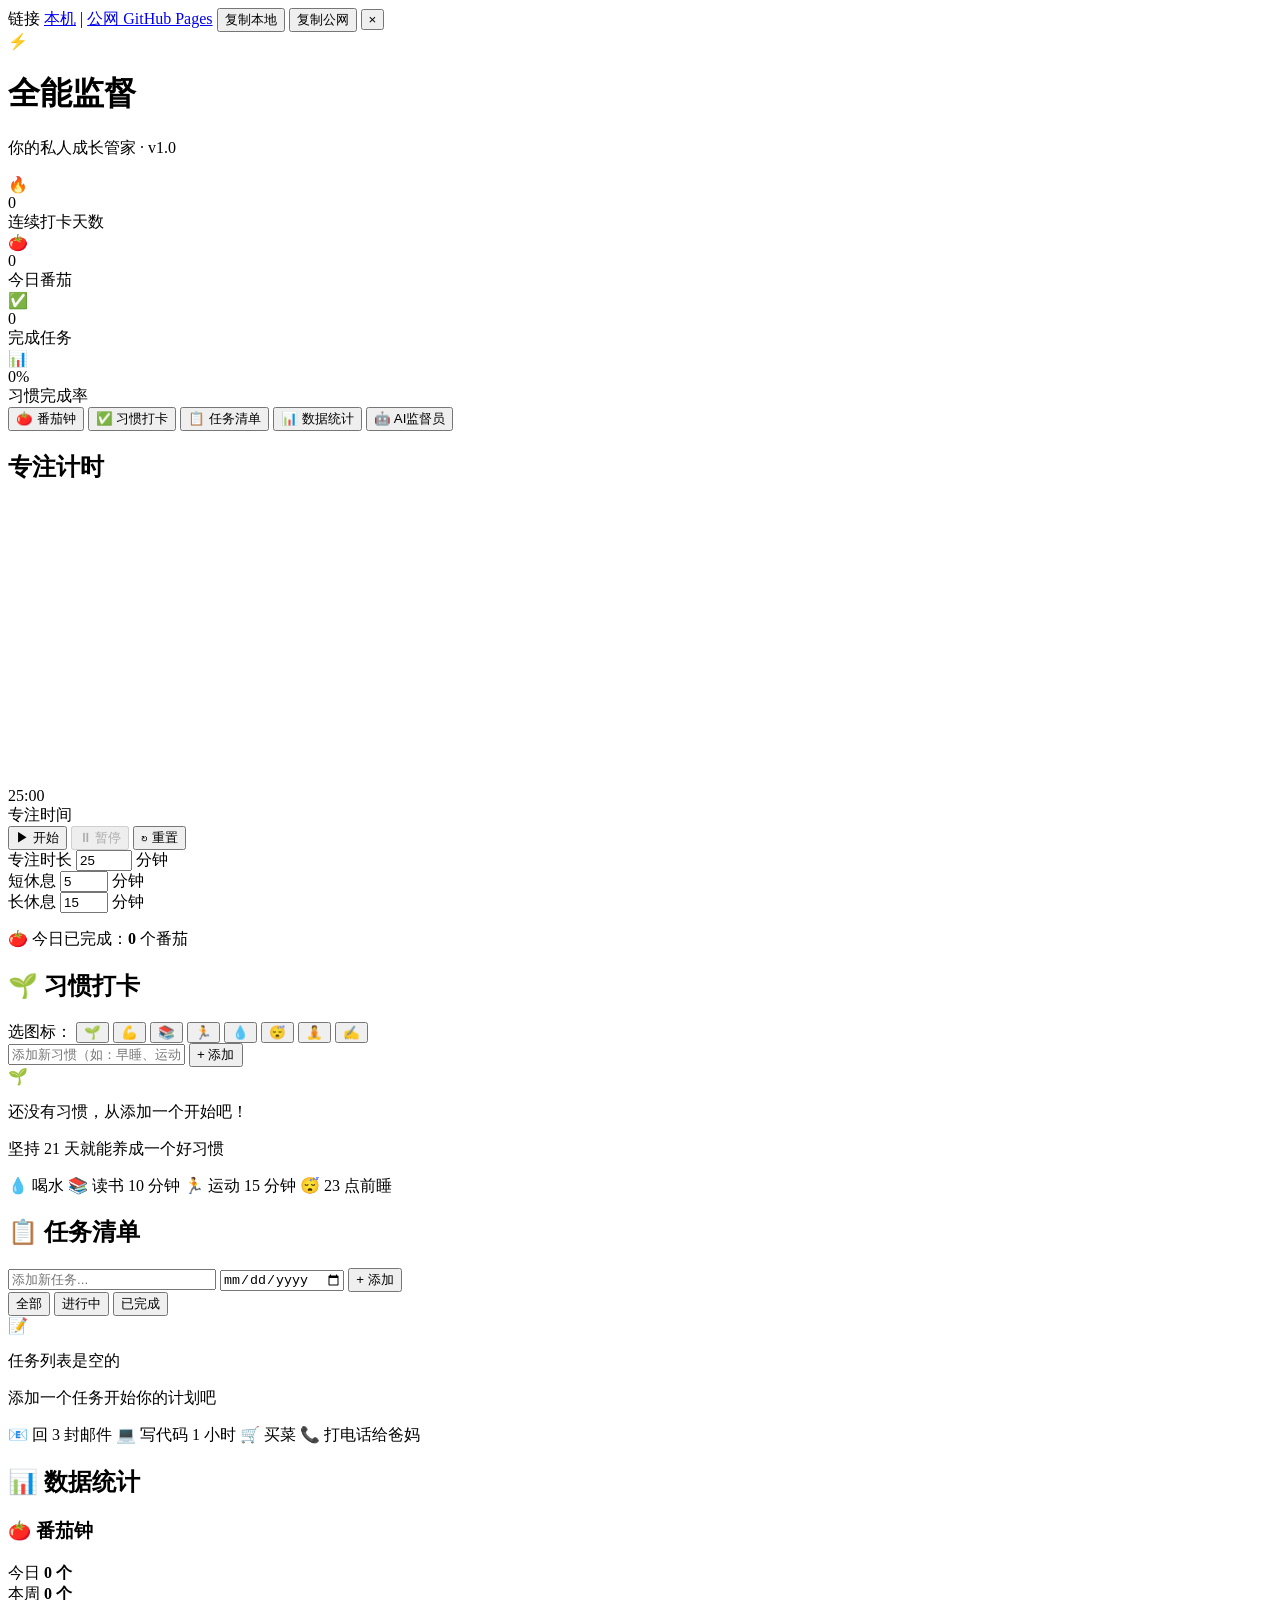
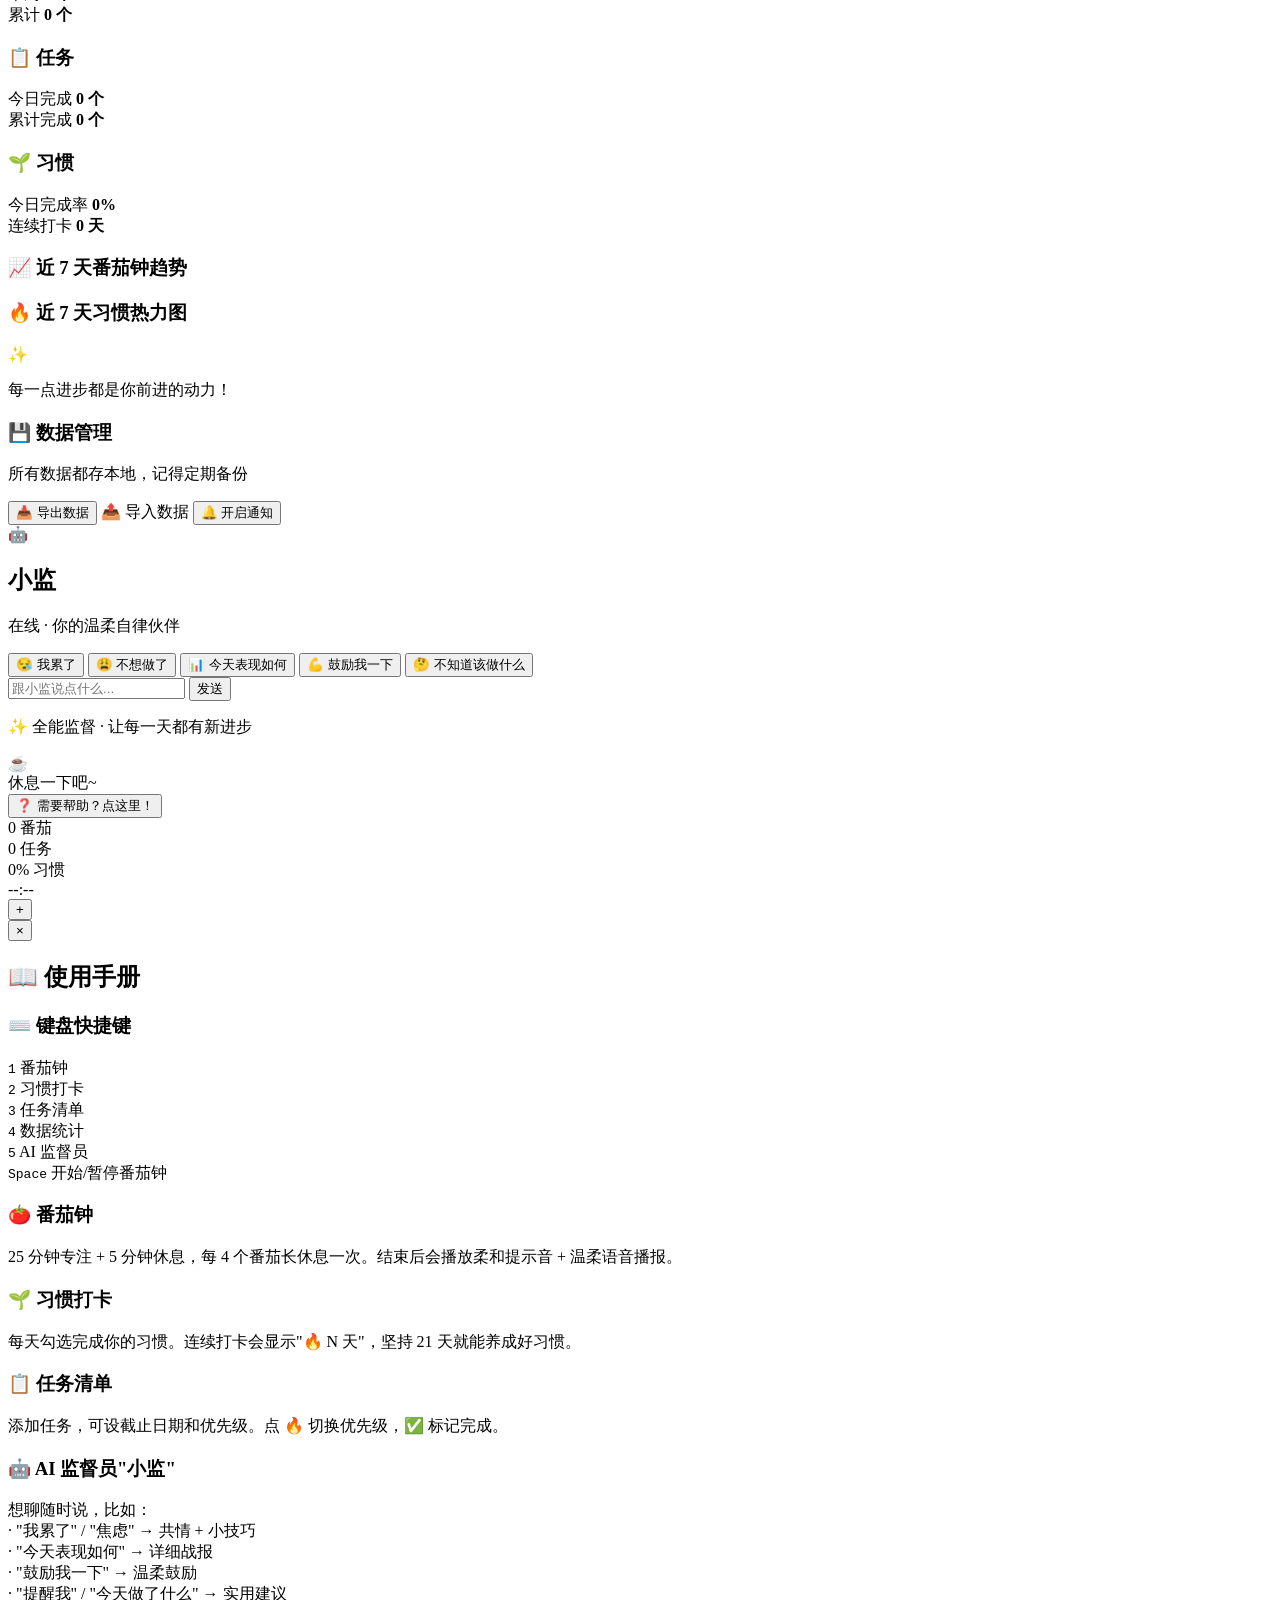
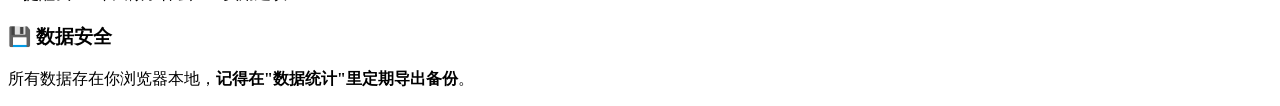
==== app.html @ e376a655 "deploy app.html" ====
<!DOCTYPE html>
<html lang="zh-CN">
<head>
    <meta charset="UTF-8">
    <meta name="viewport" content="width=device-width, initial-scale=1.0">
    <title>全能监督 · AI 监督与自律系统</title>
    <link rel="stylesheet" href="style.css">
    <link rel="stylesheet" href="dark.css">
</head>
<body>
    <div class="container">
        <!-- 链接条（顶部，可关闭） -->
    <div class="link-bar" id="linkBar">
        <span class="link-bar-label">链接</span>
        <a class="link-bar-link" id="localLink" href="file:///D:/02 程子鹏/Code--python/全能监督App/app.html" target="_blank" title="本机链接（仅你本机能用）">本机</a>
        <span class="link-bar-sep">|</span>
        <a class="link-bar-link" id="ghLink" href="https://python-2015.github.io/all-in-one-supervisor/app.html" target="_blank" title="公网链接（任何人可用）">公网 GitHub Pages</a>
        <button class="link-bar-copy" id="copyLocal" title="复制本机链接">复制本地</button>
        <button class="link-bar-copy" id="copyGh" title="复制公网链接">复制公网</button>
        <button class="link-bar-close" id="closeLinkBar" title="关闭">×</button>
    </div>

    <!-- 顶部导航 -->
    <div class="header">
            <div class="logo">
                <div class="logo-icon">⚡</div>
                <div class="logo-text">
                    <h1>全能监督</h1>
                    <p>你的私人成长管家 · v1.0</p>
                </div>
            </div>
            <div class="date-display" id="dateDisplay"></div>
        </div>

        <!-- 数据概览 -->
        <div class="overview">
            <div class="stat-card">
                <div class="stat-icon">🔥</div>
                <div class="stat-info">
                    <div class="stat-value"><span id="streakDays">0</span></div>
                    <div class="stat-label">连续打卡天数</div>
                </div>
            </div>
            <div class="stat-card">
                <div class="stat-icon">🍅</div>
                <div class="stat-info">
                    <div class="stat-value"><span id="todayPomodoro">0</span></div>
                    <div class="stat-label">今日番茄</div>
                </div>
            </div>
            <div class="stat-card">
                <div class="stat-icon">✅</div>
                <div class="stat-info">
                    <div class="stat-value"><span id="todayTasks">0</span></div>
                    <div class="stat-label">完成任务</div>
                </div>
            </div>
            <div class="stat-card">
                <div class="stat-icon">📊</div>
                <div class="stat-info">
                    <div class="stat-value"><span id="habitRate">0%</span></div>
                    <div class="stat-label">习惯完成率</div>
                </div>
            </div>
        </div>

        <!-- 标签页 -->
        <div class="tabs">
            <button class="tab-btn active" data-tab="pomodoro">
                <span class="tab-icon">🍅</span>
                <span class="tab-text">番茄钟</span>
            </button>
            <button class="tab-btn" data-tab="habit">
                <span class="tab-icon">✅</span>
                <span class="tab-text">习惯打卡</span>
            </button>
            <button class="tab-btn" data-tab="todo">
                <span class="tab-icon">📋</span>
                <span class="tab-text">任务清单</span>
            </button>
            <button class="tab-btn" data-tab="stats">
                <span class="tab-icon">📊</span>
                <span class="tab-text">数据统计</span>
            </button>
            <button class="tab-btn" data-tab="ai">
                <span class="tab-icon">🤖</span>
                <span class="tab-text">AI监督员</span>
            </button>
        </div>

        <!-- 番茄钟 -->
        <div class="tab-content active" id="pomodoro">
            <div class="pomodoro-container">
                <h2>专注计时</h2>
                <div class="timer-display">
                    <div class="timer-circle">
                        <svg class="progress-ring" width="280" height="280">
                            <defs>
                                <linearGradient id="gradient" x1="0%" y1="0%" x2="100%" y2="100%">
                                    <stop offset="0%" style="stop-color:#667eea;stop-opacity:1" />
                                    <stop offset="100%" style="stop-color:#764ba2;stop-opacity:1" />
                                </linearGradient>
                            </defs>
                            <circle class="progress-ring-bg" cx="140" cy="140" r="130" fill="transparent" stroke-width="12"/>
                            <circle class="progress-ring-fg" cx="140" cy="140" r="130" fill="transparent" stroke-width="12"/>
                        </svg>
                        <div class="timer-text">
                            <span id="timerMinutes">25</span>:<span id="timerSeconds">00</span>
                        </div>
                        <div class="timer-mode" id="timerMode">专注时间</div>
                    </div>
                </div>

                <div class="timer-controls">
                    <button class="btn btn-primary" id="startBtn">▶ 开始</button>
                    <button class="btn btn-secondary" id="pauseBtn" disabled>⏸ 暂停</button>
                    <button class="btn btn-danger" id="resetBtn">↻ 重置</button>
                </div>

                <div class="timer-settings">
                    <div class="setting-group">
                        <label>专注时长</label>
                        <input type="number" id="focusTime" value="25" min="1" max="120"> 分钟
                    </div>
                    <div class="setting-group">
                        <label>短休息</label>
                        <input type="number" id="breakTime" value="5" min="1" max="30"> 分钟
                    </div>
                    <div class="setting-group">
                        <label>长休息</label>
                        <input type="number" id="longBreakTime" value="15" min="1" max="60"> 分钟
                    </div>
                </div>

                <div class="pomodoro-info">
                    <p>🍅 今日已完成：<strong><span id="completedPomodoros">0</span></strong> 个番茄</p>
                </div>
            </div>
        </div>

        <!-- 习惯打卡 -->
        <div class="tab-content" id="habit">
            <div class="section-header">
                <h2>🌱 习惯打卡</h2>
                <div class="habit-input">
                    <div class="habit-emoji-picker">
                        <span class="habit-emoji-label">选图标：</span>
                        <button class="habit-emoji-btn active" data-emoji="🌱">🌱</button>
                        <button class="habit-emoji-btn" data-emoji="💪">💪</button>
                        <button class="habit-emoji-btn" data-emoji="📚">📚</button>
                        <button class="habit-emoji-btn" data-emoji="🏃">🏃</button>
                        <button class="habit-emoji-btn" data-emoji="💧">💧</button>
                        <button class="habit-emoji-btn" data-emoji="😴">😴</button>
                        <button class="habit-emoji-btn" data-emoji="🧘">🧘</button>
                        <button class="habit-emoji-btn" data-emoji="✍️">✍️</button>
                    </div>
                    <input type="text" id="habitInput" placeholder="添加新习惯（如：早睡、运动、阅读...）" maxlength="50">
                    <button class="btn btn-primary" id="addHabitBtn">+ 添加</button>
                </div>
            </div>

            <div class="habits-list" id="habitsList"></div>

            <div class="habits-empty" id="habitsEmpty">
                <div class="empty-icon">🌱</div>
                <p class="empty-title">还没有习惯，从添加一个开始吧！</p>
                <p class="empty-hint">坚持 21 天就能养成一个好习惯</p>
                <div class="empty-examples">
                    <span class="empty-example">💧 喝水</span>
                    <span class="empty-example">📚 读书 10 分钟</span>
                    <span class="empty-example">🏃 运动 15 分钟</span>
                    <span class="empty-example">😴 23 点前睡</span>
                </div>
            </div>
        </div>

        <!-- 待办清单 -->
        <div class="tab-content" id="todo">
            <div class="section-header">
                <h2>📋 任务清单</h2>
                <div class="habit-input">
                    <input type="text" id="todoInput" placeholder="添加新任务..." maxlength="100" style="flex:1; min-width:200px;">
                    <input type="date" id="todoDueDate" class="todo-date-input" title="截止日期（可选）">
                    <button class="btn btn-primary" id="addTodoBtn">+ 添加</button>
                </div>
            </div>

            <div class="todo-filters">
                <button class="filter-btn active" data-filter="all">全部</button>
                <button class="filter-btn" data-filter="active">进行中</button>
                <button class="filter-btn" data-filter="completed">已完成</button>
            </div>

            <div class="todo-list" id="todoList"></div>

            <div class="todo-empty" id="todoEmpty">
                <div class="empty-icon">📝</div>
                <p class="empty-title">任务列表是空的</p>
                <p class="empty-hint">添加一个任务开始你的计划吧</p>
                <div class="empty-examples">
                    <span class="empty-example">📧 回 3 封邮件</span>
                    <span class="empty-example">💻 写代码 1 小时</span>
                    <span class="empty-example">🛒 买菜</span>
                    <span class="empty-example">📞 打电话给爸妈</span>
                </div>
            </div>

            <div class="todo-footer" id="todoFooter" style="display:none;">
                <span id="todoStats">0/0 完成</span>
                <button class="btn btn-link" id="clearCompletedBtn">清除已完成</button>
            </div>
        </div>

        <!-- 数据统计 -->
        <div class="tab-content" id="stats">
            <div class="stats-container">
                <h2>📊 数据统计</h2>

                <div class="stats-grid">
                    <div class="stat-block">
                        <h3>🍅 番茄钟</h3>
                        <div class="stat-detail">
                            <div class="stat-row">
                                <span>今日</span>
                                <strong id="statTodayPomodoro">0 个</strong>
                            </div>
                            <div class="stat-row">
                                <span>本周</span>
                                <strong id="statWeekPomodoro">0 个</strong>
                            </div>
                            <div class="stat-row">
                                <span>累计</span>
                                <strong id="statTotalPomodoro">0 个</strong>
                            </div>
                        </div>
                    </div>

                    <div class="stat-block">
                        <h3>📋 任务</h3>
                        <div class="stat-detail">
                            <div class="stat-row">
                                <span>今日完成</span>
                                <strong id="statTodayTasks">0 个</strong>
                            </div>
                            <div class="stat-row">
                                <span>累计完成</span>
                                <strong id="statTotalTasks">0 个</strong>
                            </div>
                        </div>
                    </div>

                    <div class="stat-block">
                        <h3>🌱 习惯</h3>
                        <div class="stat-detail">
                            <div class="stat-row">
                                <span>今日完成率</span>
                                <strong id="statTodayHabits">0%</strong>
                            </div>
                            <div class="stat-row">
                                <span>连续打卡</span>
                                <strong id="statStreak">0 天</strong>
                            </div>
                        </div>
                    </div>
                </div>

                <div class="chart-container">
                    <h3>📈 近 7 天番茄钟趋势</h3>
                    <div class="line-chart" id="lineChart"></div>
                </div>

                <div class="chart-container">
                    <h3>🔥 近 7 天习惯热力图</h3>
                    <div class="heatmap" id="heatmap"></div>
                </div>

                <div class="encouragement">
                    <div class="encourage-icon">✨</div>
                    <p id="encourageText">每一点进步都是你前进的动力！</p>
                </div>

                <div class="data-tools">
                    <h3>💾 数据管理</h3>
                    <p class="tools-hint">所有数据都存本地，记得定期备份</p>
                    <div class="tools-buttons">
                        <button class="btn btn-primary" onclick="exportData()">📥 导出数据</button>
                        <label class="btn btn-secondary file-label">
                            📤 导入数据
                            <input type="file" accept=".json" style="display:none" onchange="importData(this.files[0])">
                        </label>
                        <button class="btn btn-secondary" onclick="requestNotifyPermission()">🔔 开启通知</button>
                    </div>
                </div>
            </div>
        </div>

        <!-- AI 监督员 -->
        <div class="tab-content" id="ai">
            <div class="ai-container">
                <div class="ai-header">
                    <div class="ai-avatar">🤖</div>
                    <div class="ai-info">
                        <h2>小监</h2>
                        <p class="ai-status"><span class="ai-dot"></span> 在线 · 你的温柔自律伙伴</p>
                    </div>
                </div>

                <div class="ai-chat" id="aiChat">
                    <!-- 聊天消息会动态插入 -->
                </div>

                <div class="ai-quick-replies" id="aiQuickReplies">
                    <button class="ai-chip" data-msg="我累了">😪 我累了</button>
                    <button class="ai-chip" data-msg="不想做了">😩 不想做了</button>
                    <button class="ai-chip" data-msg="今天表现如何">📊 今天表现如何</button>
                    <button class="ai-chip" data-msg="鼓励我一下">💪 鼓励我一下</button>
                    <button class="ai-chip" data-msg="我不知道该做什么">🤔 不知道该做什么</button>
                </div>

                <div class="ai-input-area">
                    <input type="text" id="aiInput" placeholder="跟小监说点什么..." maxlength="200">
                    <button class="btn btn-primary" id="aiSendBtn">发送</button>
                </div>
            </div>
        </div>

        <!-- 页脚 -->
        <div class="footer">
            <p>✨ 全能监督 · 让每一天都有新进步</p>
        </div>
    </div>

    <script src="script.js"></script>

    <!-- 柔和的全局提示 Toast -->
    <div class="gentle-toast" id="gentleToast">
        <div class="gentle-toast-content">
            <div class="gentle-toast-icon" id="gentleToastIcon">☕</div>
            <div class="gentle-toast-text" id="gentleToastText">休息一下吧~</div>
        </div>
    </div>

    <!-- 帮助按钮 -->
    <button class="help-btn" id="helpBtn" title="查看所有快捷键和使用技巧">
        ❓ 需要帮助？点这里！
    </button>

    <!-- 底部状态条 -->
    <div class="status-bar" id="statusBar">
        <div class="status-item">
            <span class="status-dot status-dot-pomo"></span>
            <span id="statusPomo">0</span> 番茄
        </div>
        <div class="status-divider"></div>
        <div class="status-item">
            <span class="status-dot status-dot-task"></span>
            <span id="statusTask">0</span> 任务
        </div>
        <div class="status-divider"></div>
        <div class="status-item">
            <span class="status-dot status-dot-habit"></span>
            <span id="statusHabit">0%</span> 习惯
        </div>
        <div class="status-spacer"></div>
        <div class="status-time" id="statusTime">--:--</div>
    </div>

    <!-- 浮动操作按钮 (FAB) -->
    <button class="fab" id="fabBtn" title="快速添加任务">
        <span class="fab-icon">+</span>
    </button>

    <!-- 帮助面板 -->
    <div class="help-overlay" id="helpOverlay">
        <div class="help-modal">
            <button class="help-close" id="helpClose">×</button>
            <h2>📖 使用手册</h2>

            <div class="help-section">
                <h3>⌨️ 键盘快捷键</h3>
                <div class="help-keys">
                    <div class="help-key"><kbd>1</kbd> 番茄钟</div>
                    <div class="help-key"><kbd>2</kbd> 习惯打卡</div>
                    <div class="help-key"><kbd>3</kbd> 任务清单</div>
                    <div class="help-key"><kbd>4</kbd> 数据统计</div>
                    <div class="help-key"><kbd>5</kbd> AI 监督员</div>
                    <div class="help-key"><kbd>Space</kbd> 开始/暂停番茄钟</div>
                </div>
            </div>

            <div class="help-section">
                <h3>🍅 番茄钟</h3>
                <p>25 分钟专注 + 5 分钟休息，每 4 个番茄长休息一次。结束后会播放柔和提示音 + 温柔语音播报。</p>
            </div>

            <div class="help-section">
                <h3>🌱 习惯打卡</h3>
                <p>每天勾选完成你的习惯。连续打卡会显示"🔥 N 天"，坚持 21 天就能养成好习惯。</p>
            </div>

            <div class="help-section">
                <h3>📋 任务清单</h3>
                <p>添加任务，可设截止日期和优先级。点 🔥 切换优先级，✅ 标记完成。</p>
            </div>

            <div class="help-section">
                <h3>🤖 AI 监督员"小监"</h3>
                <p>想聊随时说，比如：<br>
                · "我累了" / "焦虑" → 共情 + 小技巧<br>
                · "今天表现如何" → 详细战报<br>
                · "鼓励我一下" → 温柔鼓励<br>
                · "提醒我" / "今天做了什么" → 实用建议</p>
            </div>

            <div class="help-section">
                <h3>💾 数据安全</h3>
                <p>所有数据存在你浏览器本地，<strong>记得在"数据统计"里定期导出备份</strong>。</p>
            </div>
        </div>
    </div>
</body>
</html>
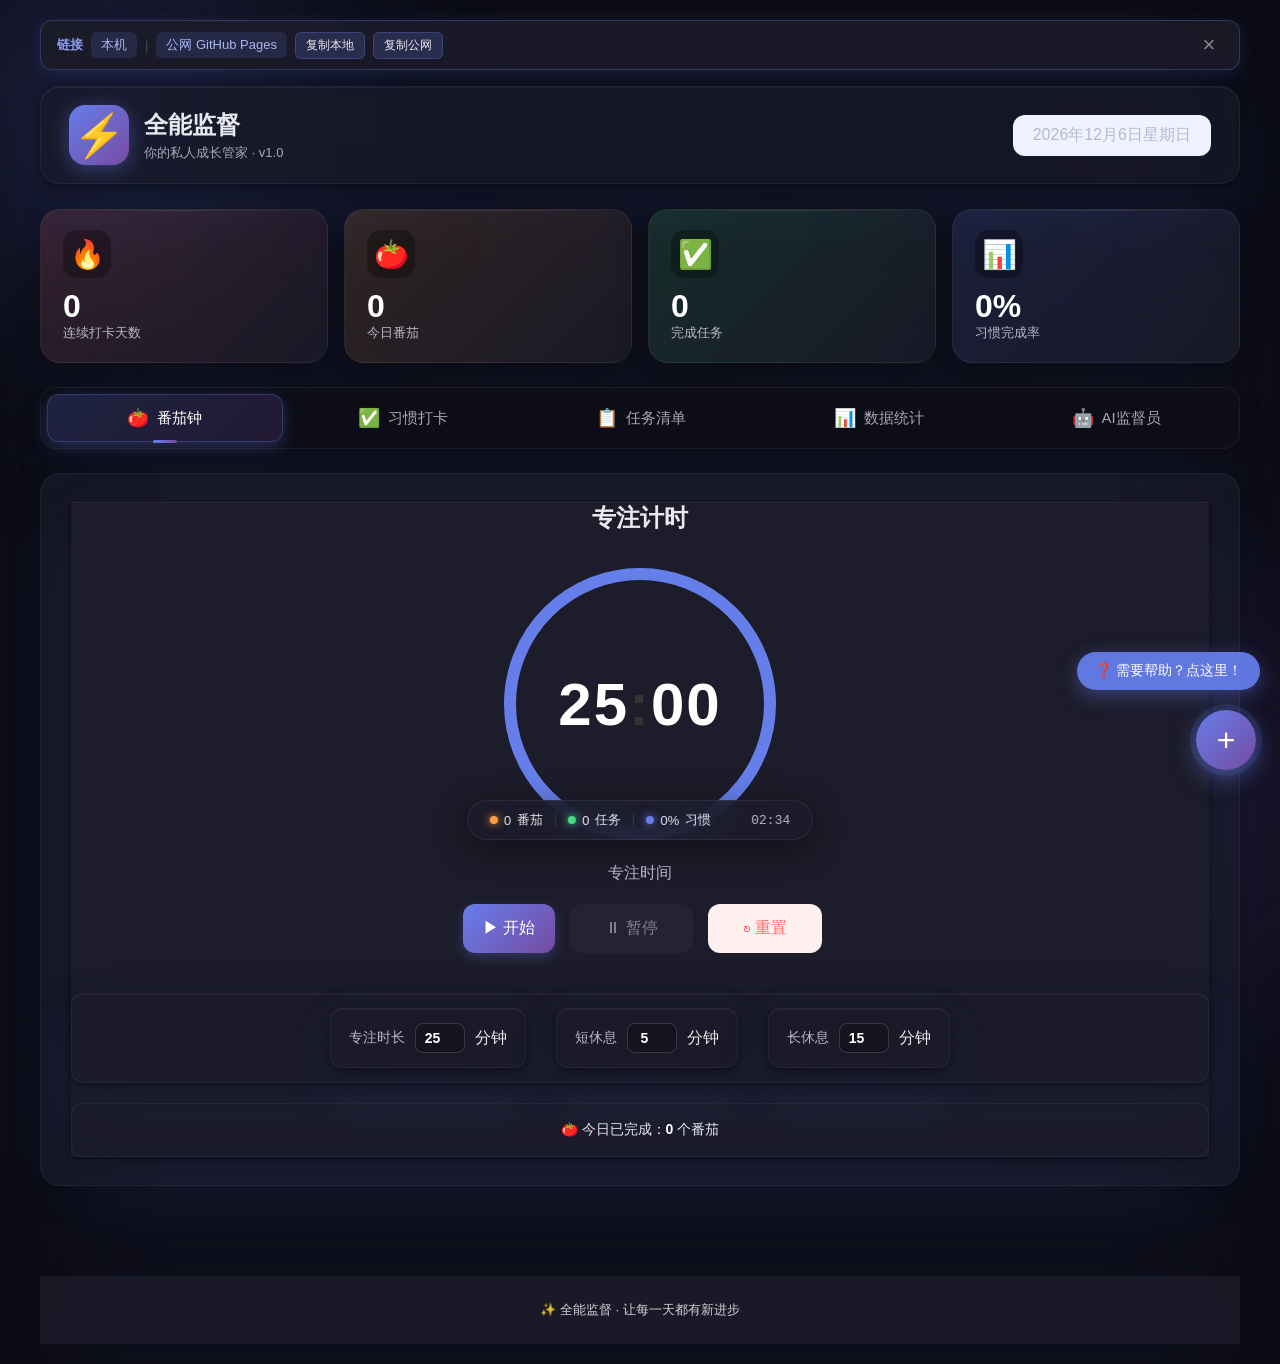
==== commit 6786b62b: "deploy app.html" ====
--- a/app.html
+++ b/app.html
@@ -2,7 +2,15 @@
 <html lang="zh-CN">
 <head>
     <meta charset="UTF-8">
-    <meta name="viewport" content="width=device-width, initial-scale=1.0">
+    <meta name="viewport" content="width=device-width, initial-scale=1.0, maximum-scale=1.0, user-scalable=no, viewport-fit=cover">
+    <meta name="theme-color" content="#0a0a14">
+    <meta name="apple-mobile-web-app-capable" content="yes">
+    <meta name="apple-mobile-web-app-status-bar-style" content="black-translucent">
+    <meta name="apple-mobile-web-app-title" content="全能监督">
+    <meta name="description" content="AI 监督与自律系统 · TRAE AI 创造力大赛参赛作品">
+    <link rel="manifest" href="manifest.json">
+    <link rel="icon" type="image/png" sizes="192x192" href="icon-192.png">
+    <link rel="apple-touch-icon" href="icon-192.png">
     <title>全能监督 · AI 监督与自律系统</title>
     <link rel="stylesheet" href="style.css">
     <link rel="stylesheet" href="dark.css">
@@ -265,12 +273,22 @@
                 </div>
 
                 <div class="chart-container">
-                    <h3>📈 近 7 天番茄钟趋势</h3>
+                    <h3>近 7 天番茄钟趋势</h3>
                     <div class="line-chart" id="lineChart"></div>
                 </div>
 
                 <div class="chart-container">
-                    <h3>🔥 近 7 天习惯热力图</h3>
+                    <h3>近 30 天番茄钟总览</h3>
+                    <div class="bar-chart" id="barChart"></div>
+                </div>
+
+                <div class="chart-container">
+                    <h3>今日完成进度</h3>
+                    <div class="donut-chart" id="donutChart"></div>
+                </div>
+
+                <div class="chart-container">
+                    <h3>近 7 天习惯热力图</h3>
                     <div class="heatmap" id="heatmap"></div>
                 </div>
 
--- a/style.css
+++ b/style.css
@@ -0,0 +1,1372 @@
+* {
+    margin: 0;
+    padding: 0;
+    box-sizing: border-box;
+}
+
+body {
+    font-family: 'Noto Sans SC', -apple-system, BlinkMacSystemFont, 'Segoe UI', Roboto, sans-serif;
+    background: linear-gradient(135deg, #667eea 0%, #764ba2 100%);
+    min-height: 100vh;
+    color: #333;
+    padding: 20px;
+}
+
+.container {
+    max-width: 1200px;
+    margin: 0 auto;
+}
+
+/* 顶部导航 */
+.header {
+    background: white;
+    border-radius: 20px;
+    padding: 25px 35px;
+    display: flex;
+    justify-content: space-between;
+    align-items: center;
+    box-shadow: 0 10px 40px rgba(0, 0, 0, 0.1);
+    margin-bottom: 25px;
+}
+
+.logo {
+    display: flex;
+    align-items: center;
+    gap: 15px;
+}
+
+.logo-icon {
+    font-size: 42px;
+    background: linear-gradient(135deg, #667eea 0%, #764ba2 100%);
+    width: 60px;
+    height: 60px;
+    border-radius: 16px;
+    display: flex;
+    align-items: center;
+    justify-content: center;
+    box-shadow: 0 8px 20px rgba(102, 126, 234, 0.3);
+}
+
+.logo-text h1 {
+    font-size: 24px;
+    font-weight: 900;
+    color: #333;
+    margin-bottom: 3px;
+}
+
+.logo-text p {
+    font-size: 13px;
+    color: #888;
+}
+
+.date-display {
+    font-size: 16px;
+    color: #667eea;
+    font-weight: 500;
+    background: #f0f3ff;
+    padding: 10px 20px;
+    border-radius: 12px;
+}
+
+/* 数据概览卡片 */
+.overview {
+    display: grid;
+    grid-template-columns: repeat(4, 1fr);
+    gap: 20px;
+    margin-bottom: 25px;
+}
+
+.stat-card {
+    background: white;
+    border-radius: 16px;
+    padding: 20px;
+    display: flex;
+    align-items: center;
+    gap: 15px;
+    box-shadow: 0 5px 20px rgba(0, 0, 0, 0.08);
+    transition: transform 0.3s ease, box-shadow 0.3s ease;
+}
+
+.stat-card:hover {
+    transform: translateY(-5px);
+    box-shadow: 0 10px 30px rgba(0, 0, 0, 0.15);
+}
+
+.stat-icon {
+    font-size: 32px;
+    width: 56px;
+    height: 56px;
+    border-radius: 14px;
+    display: flex;
+    align-items: center;
+    justify-content: center;
+    background: #f0f3ff;
+}
+
+.stat-card:nth-child(1) .stat-icon { background: #fff4e6; }
+.stat-card:nth-child(2) .stat-icon { background: #fff0f0; }
+.stat-card:nth-child(3) .stat-icon { background: #e8f5e9; }
+.stat-card:nth-child(4) .stat-icon { background: #e3f2fd; }
+
+.stat-info {
+    display: flex;
+    flex-direction: column;
+}
+
+.stat-value {
+    font-size: 28px;
+    font-weight: 900;
+    color: #333;
+    line-height: 1;
+}
+
+.stat-label {
+    font-size: 13px;
+    color: #888;
+    margin-top: 5px;
+}
+
+/* 标签页导航 */
+.tabs {
+    display: flex;
+    gap: 10px;
+    margin-bottom: 20px;
+    background: white;
+    padding: 8px;
+    border-radius: 16px;
+    box-shadow: 0 5px 20px rgba(0, 0, 0, 0.08);
+}
+
+.tab-btn {
+    flex: 1;
+    padding: 15px 20px;
+    border: none;
+    background: transparent;
+    border-radius: 12px;
+    cursor: pointer;
+    font-size: 15px;
+    font-weight: 500;
+    color: #888;
+    transition: all 0.3s ease;
+    display: flex;
+    align-items: center;
+    justify-content: center;
+    gap: 8px;
+}
+
+.tab-btn:hover {
+    background: #f0f3ff;
+    color: #667eea;
+}
+
+.tab-btn.active {
+    background: linear-gradient(135deg, #667eea 0%, #764ba2 100%);
+    color: white;
+    box-shadow: 0 5px 15px rgba(102, 126, 234, 0.3);
+}
+
+.tab-icon {
+    font-size: 18px;
+}
+
+/* 标签内容 */
+.tab-content {
+    display: none;
+    background: white;
+    border-radius: 20px;
+    padding: 35px;
+    box-shadow: 0 10px 40px rgba(0, 0, 0, 0.1);
+}
+
+.tab-content.active {
+    display: block;
+}
+
+/* 番茄钟 */
+.pomodoro-container {
+    text-align: center;
+}
+
+.timer-display {
+    margin: 30px 0 40px;
+}
+
+.timer-circle {
+    position: relative;
+    width: 280px;
+    height: 280px;
+    margin: 0 auto;
+}
+
+.progress-ring {
+    transform: rotate(-90deg);
+}
+
+.progress-ring-bg {
+    stroke: #f0f3ff;
+}
+
+.progress-ring-fg {
+    stroke: url(#gradient);
+    stroke: #667eea;
+    stroke-dasharray: 816.8;
+    stroke-dashoffset: 0;
+    transition: stroke-dashoffset 1s ease;
+}
+
+.timer-text {
+    position: absolute;
+    top: 50%;
+    left: 50%;
+    transform: translate(-50%, -50%);
+    font-size: 60px;
+    font-weight: 900;
+    color: #333;
+    letter-spacing: 2px;
+}
+
+.timer-mode {
+    position: absolute;
+    bottom: -40px;
+    left: 50%;
+    transform: translateX(-50%);
+    font-size: 16px;
+    color: #888;
+    font-weight: 500;
+}
+
+.timer-controls {
+    display: flex;
+    gap: 15px;
+    justify-content: center;
+    margin-top: 60px;
+}
+
+.btn {
+    padding: 14px 35px;
+    border: none;
+    border-radius: 12px;
+    font-size: 16px;
+    font-weight: 500;
+    cursor: pointer;
+    transition: all 0.3s ease;
+    font-family: inherit;
+}
+
+.btn-primary {
+    background: linear-gradient(135deg, #667eea 0%, #764ba2 100%);
+    color: white;
+    box-shadow: 0 5px 15px rgba(102, 126, 234, 0.3);
+}
+
+.btn-primary:hover:not(:disabled) {
+    transform: translateY(-2px);
+    box-shadow: 0 8px 20px rgba(102, 126, 234, 0.4);
+}
+
+.btn-secondary {
+    background: #f0f3ff;
+    color: #667eea;
+}
+
+.btn-secondary:hover:not(:disabled) {
+    background: #e0e7ff;
+}
+
+.btn-danger {
+    background: #fff0f0;
+    color: #ff6b6b;
+}
+
+.btn-danger:hover:not(:disabled) {
+    background: #ffe0e0;
+}
+
+.btn:disabled {
+    opacity: 0.5;
+    cursor: not-allowed;
+}
+
+.btn-link {
+    background: transparent;
+    color: #667eea;
+    padding: 8px 16px;
+    font-size: 14px;
+}
+
+.btn-link:hover {
+    background: #f0f3ff;
+}
+
+.timer-settings {
+    display: flex;
+    gap: 30px;
+    justify-content: center;
+    margin: 40px 0 20px;
+    flex-wrap: wrap;
+}
+
+.setting-group {
+    display: flex;
+    align-items: center;
+    gap: 10px;
+    background: #f9f9f9;
+    padding: 12px 20px;
+    border-radius: 10px;
+}
+
+.setting-group label {
+    font-size: 14px;
+    color: #666;
+    font-weight: 500;
+}
+
+.setting-group input {
+    width: 50px;
+    padding: 6px 8px;
+    border: 2px solid #e0e0e0;
+    border-radius: 8px;
+    font-size: 14px;
+    text-align: center;
+    font-family: inherit;
+}
+
+.setting-group input:focus {
+    outline: none;
+    border-color: #667eea;
+}
+
+.pomodoro-info {
+    margin-top: 20px;
+    color: #888;
+    font-size: 14px;
+}
+
+.pomodoro-info p {
+    margin: 5px 0;
+}
+
+/* 习惯打卡 */
+.section-header {
+    display: flex;
+    justify-content: space-between;
+    align-items: center;
+    margin-bottom: 25px;
+    flex-wrap: wrap;
+    gap: 15px;
+}
+
+.section-header h2 {
+    font-size: 22px;
+    font-weight: 700;
+    color: #333;
+}
+
+.habit-input {
+    display: flex;
+    gap: 10px;
+    flex-wrap: wrap;
+}
+.habit-emoji-picker {
+    display: flex;
+    gap: 6px;
+    align-items: center;
+    flex-wrap: wrap;
+    width: 100%;
+    margin-bottom: 6px;
+}
+.habit-emoji-label {
+    font-size: 12px;
+    color: #888;
+    margin-right: 4px;
+}
+.habit-emoji-btn {
+    width: 36px;
+    height: 36px;
+    border: 2px solid transparent;
+    background: #f5f5f5;
+    border-radius: 10px;
+    font-size: 18px;
+    cursor: pointer;
+    font-family: inherit;
+    transition: all 0.2s;
+    padding: 0;
+}
+.habit-emoji-btn:hover {
+    background: #ebebeb;
+    transform: scale(1.1);
+}
+.habit-emoji-btn.active {
+    background: linear-gradient(135deg, #e8eaf6, #f3e5f5);
+    border-color: #667eea;
+    transform: scale(1.05);
+}
+
+.habit-input input {
+    padding: 12px 18px;
+    border: 2px solid #e0e0e0;
+    border-radius: 10px;
+    font-size: 14px;
+    min-width: 200px;
+    flex: 1;
+    font-family: inherit;
+}
+
+.habit-input input:focus {
+    outline: none;
+    border-color: #667eea;
+}
+
+.habit-emoji {
+    font-size: 22px;
+    margin-right: 10px;
+}
+.habit-edit {
+    background: none;
+    border: none;
+    cursor: pointer;
+    font-size: 14px;
+    color: #999;
+    padding: 4px 8px;
+    border-radius: 6px;
+    font-family: inherit;
+}
+.habit-edit:hover {
+    background: #e8eaf6;
+    color: #667eea;
+}
+
+/* 任务截止日期 */
+.todo-date-input {
+    padding: 12px 14px;
+    border: 2px solid #e0e0e0;
+    border-radius: 10px;
+    font-size: 14px;
+    font-family: inherit;
+    color: #555;
+}
+.todo-date-input:focus {
+    outline: none;
+    border-color: #667eea;
+}
+.todo-due {
+    font-size: 11px;
+    padding: 3px 8px;
+    border-radius: 10px;
+    background: #f0f0f0;
+    color: #888;
+    margin: 0 4px;
+    white-space: nowrap;
+}
+.todo-due.today {
+    background: #fff3e0;
+    color: #f57c00;
+}
+.todo-due.overdue {
+    background: #ffebee;
+    color: #c62828;
+    font-weight: 600;
+}
+.todo-item.overdue {
+    background: #fff5f5;
+}
+.todo-item.overdue .todo-text {
+    color: #c62828;
+    text-decoration: line-through;
+    text-decoration-color: rgba(198, 40, 40, 0.4);
+}
+.todo-priority {
+    cursor: pointer;
+    transition: transform 0.2s;
+}
+.todo-priority:hover {
+    transform: scale(1.15);
+}
+
+/* 折线图 */
+.line-chart {
+    padding: 10px 0;
+}
+.line-svg {
+    width: 100%;
+    height: auto;
+    display: block;
+}
+.chart-summary {
+    text-align: center;
+    color: #666;
+    font-size: 13px;
+    margin-top: 10px;
+}
+.chart-summary strong {
+    color: #667eea;
+    font-size: 15px;
+}
+
+.habits-list {
+    display: flex;
+    flex-direction: column;
+    gap: 12px;
+}
+
+.habit-item {
+    display: flex;
+    align-items: center;
+    padding: 18px 20px;
+    background: #f9f9f9;
+    border-radius: 12px;
+    transition: all 0.3s ease;
+}
+
+.habit-item:hover {
+    background: #f0f3ff;
+    transform: translateX(5px);
+}
+
+.habit-check {
+    width: 28px;
+    height: 28px;
+    border: 3px solid #ccc;
+    border-radius: 50%;
+    margin-right: 15px;
+    cursor: pointer;
+    display: flex;
+    align-items: center;
+    justify-content: center;
+    transition: all 0.3s ease;
+    flex-shrink: 0;
+    background: white;
+}
+
+.habit-check:hover {
+    border-color: #667eea;
+}
+
+.habit-item.completed .habit-check {
+    background: linear-gradient(135deg, #667eea 0%, #764ba2 100%);
+    border-color: transparent;
+    color: white;
+    font-weight: bold;
+}
+
+.habit-item.completed .habit-check::after {
+    content: '✓';
+    color: white;
+    font-weight: bold;
+    font-size: 16px;
+}
+
+.habit-item.completed .habit-name {
+    text-decoration: line-through;
+    color: #888;
+}
+
+.habit-name {
+    flex: 1;
+    font-size: 16px;
+    font-weight: 500;
+    color: #333;
+}
+
+.habit-streak {
+    font-size: 13px;
+    color: #ff9f43;
+    font-weight: 500;
+    margin-right: 15px;
+}
+
+.habit-delete {
+    background: transparent;
+    border: none;
+    color: #ccc;
+    font-size: 18px;
+    cursor: pointer;
+    padding: 5px 10px;
+    border-radius: 6px;
+    transition: all 0.3s ease;
+}
+
+.habit-delete:hover {
+    color: #ff6b6b;
+    background: #fff0f0;
+}
+
+.habits-empty, .todo-empty {
+    text-align: center;
+    padding: 60px 20px;
+    color: #888;
+}
+
+.empty-icon {
+    font-size: 60px;
+    margin-bottom: 15px;
+    opacity: 0.5;
+    animation: float 3s ease-in-out infinite;
+}
+
+@keyframes float {
+    0%, 100% { transform: translateY(0); }
+    50% { transform: translateY(-8px); }
+}
+
+.empty-title {
+    font-size: 18px;
+    color: #ccc;
+    margin: 12px 0 6px;
+    font-weight: 500;
+}
+
+.empty-hint {
+    font-size: 13px;
+    color: #aaa;
+    margin-top: 8px;
+}
+
+.empty-examples {
+    display: flex;
+    flex-wrap: wrap;
+    gap: 8px;
+    justify-content: center;
+    margin-top: 20px;
+    max-width: 480px;
+    margin-left: auto;
+    margin-right: auto;
+}
+
+.empty-example {
+    background: rgba(102, 126, 234, 0.1);
+    border: 1px solid rgba(102, 126, 234, 0.3);
+    color: #a8b6f0;
+    padding: 6px 14px;
+    border-radius: 20px;
+    font-size: 13px;
+    cursor: pointer;
+    transition: all 0.2s;
+}
+
+.empty-example:hover {
+    background: rgba(102, 126, 234, 0.2);
+    transform: translateY(-2px);
+    border-color: rgba(102, 126, 234, 0.6);
+}
+
+/* 待办清单 */
+.todo-filters {
+    display: flex;
+    gap: 10px;
+    margin-bottom: 20px;
+}
+
+.filter-btn {
+    padding: 8px 20px;
+    border: none;
+    background: #f5f5f5;
+    border-radius: 20px;
+    font-size: 14px;
+    cursor: pointer;
+    color: #888;
+    font-weight: 500;
+    font-family: inherit;
+    transition: all 0.3s ease;
+}
+
+.filter-btn:hover {
+    background: #f0f3ff;
+    color: #667eea;
+}
+
+.filter-btn.active {
+    background: linear-gradient(135deg, #667eea 0%, #764ba2 100%);
+    color: white;
+}
+
+.todo-list {
+    display: flex;
+    flex-direction: column;
+    gap: 10px;
+}
+
+.todo-item {
+    display: flex;
+    align-items: center;
+    padding: 15px 18px;
+    background: #f9f9f9;
+    border-radius: 12px;
+    transition: all 0.3s ease;
+}
+
+.todo-item:hover {
+    background: #f0f3ff;
+    transform: translateX(5px);
+}
+
+.todo-check {
+    width: 24px;
+    height: 24px;
+    border: 2px solid #ccc;
+    border-radius: 6px;
+    margin-right: 12px;
+    cursor: pointer;
+    display: flex;
+    align-items: center;
+    justify-content: center;
+    transition: all 0.3s ease;
+    flex-shrink: 0;
+    background: white;
+}
+
+.todo-check:hover {
+    border-color: #667eea;
+}
+
+.todo-item.completed .todo-check {
+    background: linear-gradient(135deg, #667eea 0%, #764ba2 100%);
+    border-color: transparent;
+}
+
+.todo-item.completed .todo-check::after {
+    content: '✓';
+    color: white;
+    font-weight: bold;
+    font-size: 14px;
+}
+
+.todo-item.completed .todo-text {
+    text-decoration: line-through;
+    color: #888;
+}
+
+.todo-text {
+    flex: 1;
+    font-size: 15px;
+    color: #333;
+}
+
+.todo-priority {
+    width: 8px;
+    height: 8px;
+    border-radius: 50%;
+    margin-right: 10px;
+    flex-shrink: 0;
+}
+
+.priority-high { background: #ff6b6b; }
+.priority-medium { background: #ffd93d; }
+.priority-low { background: #6bcb77; }
+
+.todo-delete {
+    background: transparent;
+    border: none;
+    color: #ccc;
+    font-size: 16px;
+    cursor: pointer;
+    padding: 5px 10px;
+    border-radius: 6px;
+    transition: all 0.3s ease;
+}
+
+.todo-delete:hover {
+    color: #ff6b6b;
+    background: #fff0f0;
+}
+
+.todo-footer {
+    margin-top: 20px;
+    display: flex;
+    justify-content: space-between;
+    align-items: center;
+    padding: 15px;
+    background: #f9f9f9;
+    border-radius: 10px;
+    font-size: 14px;
+    color: #888;
+}
+
+/* 数据统计 */
+.stats-container h2 {
+    font-size: 22px;
+    font-weight: 700;
+    color: #333;
+    margin-bottom: 25px;
+}
+
+.stats-grid {
+    display: grid;
+    grid-template-columns: repeat(3, 1fr);
+    gap: 20px;
+    margin-bottom: 30px;
+}
+
+.stat-block {
+    background: #f9f9f9;
+    border-radius: 16px;
+    padding: 25px;
+}
+
+.stat-block h3 {
+    font-size: 16px;
+    font-weight: 700;
+    color: #333;
+    margin-bottom: 15px;
+}
+
+.stat-detail {
+    display: flex;
+    flex-direction: column;
+    gap: 12px;
+}
+
+.stat-row {
+    display: flex;
+    justify-content: space-between;
+    align-items: center;
+    font-size: 14px;
+    color: #666;
+}
+
+.stat-row strong {
+    font-size: 18px;
+    color: #667eea;
+    font-weight: 700;
+}
+
+.chart-container {
+    background: #f9f9f9;
+    border-radius: 16px;
+    padding: 25px;
+    margin-bottom: 25px;
+}
+
+.chart-container h3 {
+    font-size: 16px;
+    font-weight: 700;
+    color: #333;
+    margin-bottom: 20px;
+}
+
+.heatmap {
+    display: grid;
+    grid-template-columns: repeat(7, 1fr);
+    gap: 8px;
+}
+
+.heatmap-cell {
+    aspect-ratio: 1;
+    background: #e0e0e0;
+    border-radius: 8px;
+    display: flex;
+    flex-direction: column;
+    align-items: center;
+    justify-content: center;
+    font-size: 11px;
+    color: #888;
+    padding: 5px;
+}
+
+.heatmap-cell.level-1 { background: #c5e0ff; color: #667eea; }
+.heatmap-cell.level-2 { background: #9fc5ff; color: white; }
+.heatmap-cell.level-3 { background: #667eea; color: white; }
+.heatmap-cell.level-4 { background: #764ba2; color: white; }
+
+.heatmap-cell .date-label {
+    font-size: 10px;
+    font-weight: 500;
+}
+
+.heatmap-cell .count-label {
+    font-size: 12px;
+    font-weight: 700;
+    margin-top: 2px;
+}
+
+.encouragement {
+    background: linear-gradient(135deg, #667eea 0%, #764ba2 100%);
+    border-radius: 16px;
+    padding: 30px;
+    text-align: center;
+    color: white;
+}
+
+.encourage-icon {
+    font-size: 48px;
+    margin-bottom: 10px;
+}
+
+.encouragement p {
+    font-size: 16px;
+    font-weight: 500;
+}
+
+/* 页脚 */
+.footer {
+    text-align: center;
+    padding: 25px;
+    color: white;
+    font-size: 13px;
+    opacity: 0.9;
+    margin-top: 30px;
+}
+
+/* 响应式 */
+@media (max-width: 900px) {
+    .overview {
+        grid-template-columns: repeat(2, 1fr);
+    }
+    
+    .stats-grid {
+        grid-template-columns: 1fr;
+    }
+    
+    .tab-text {
+        display: none;
+    }
+    
+    .tab-btn {
+        font-size: 24px;
+        padding: 12px;
+    }
+}
+
+@media (max-width: 600px) {
+    body {
+        padding: 10px;
+    }
+    
+    .header {
+        padding: 20px;
+        flex-direction: column;
+        gap: 15px;
+        text-align: center;
+    }
+    
+    .tab-content {
+        padding: 20px;
+    }
+    
+    .overview {
+        grid-template-columns: repeat(2, 1fr);
+        gap: 10px;
+    }
+    
+    .stat-card {
+        padding: 15px;
+        flex-direction: column;
+        text-align: center;
+    }
+    
+    .stat-value {
+        font-size: 22px;
+    }
+    
+    .section-header {
+        flex-direction: column;
+        align-items: stretch;
+    }
+    
+    .habit-input {
+        flex-direction: column;
+    }
+    
+    .habit-input input {
+        min-width: 100%;
+    }
+    
+    .timer-text {
+        font-size: 48px;
+    }
+    
+    .timer-circle {
+        width: 240px;
+        height: 240px;
+    }
+    
+    .heatmap {
+        grid-template-columns: repeat(7, 1fr);
+        gap: 5px;
+    }
+}
+
+/* ============ AI 监督员 ============ */
+.ai-container {
+    display: flex;
+    flex-direction: column;
+    height: 70vh;
+    min-height: 500px;
+}
+.ai-header {
+    display: flex;
+    align-items: center;
+    gap: 16px;
+    padding: 16px 20px;
+    background: linear-gradient(135deg, #f0f3ff 0%, #f5edff 100%);
+    border-radius: 14px;
+    margin-bottom: 16px;
+}
+.ai-avatar {
+    width: 56px;
+    height: 56px;
+    border-radius: 50%;
+    background: linear-gradient(135deg, #667eea 0%, #764ba2 100%);
+    display: flex;
+    align-items: center;
+    justify-content: center;
+    font-size: 32px;
+    box-shadow: 0 4px 16px rgba(102, 126, 234, 0.3);
+}
+.ai-info h2 {
+    font-size: 18px;
+    color: #333;
+    margin-bottom: 4px;
+}
+.ai-status {
+    font-size: 12px;
+    color: #888;
+    display: flex;
+    align-items: center;
+    gap: 6px;
+}
+.ai-dot {
+    width: 8px;
+    height: 8px;
+    border-radius: 50%;
+    background: #6bcb77;
+    display: inline-block;
+    animation: aiPulse 2s ease-in-out infinite;
+}
+@keyframes aiPulse {
+    0%, 100% { opacity: 1; transform: scale(1); }
+    50% { opacity: 0.6; transform: scale(0.8); }
+}
+
+.ai-chat {
+    flex: 1;
+    overflow-y: auto;
+    padding: 16px;
+    background: #f9f9fb;
+    border-radius: 14px;
+    display: flex;
+    flex-direction: column;
+    gap: 12px;
+    margin-bottom: 12px;
+}
+.ai-chat::-webkit-scrollbar { width: 6px; }
+.ai-chat::-webkit-scrollbar-thumb { background: rgba(102, 126, 234, 0.3); border-radius: 3px; }
+
+.ai-msg {
+    max-width: 75%;
+    padding: 12px 16px;
+    border-radius: 14px;
+    font-size: 14px;
+    line-height: 1.6;
+    word-wrap: break-word;
+    animation: aiMsgIn 0.3s ease-out;
+}
+@keyframes aiMsgIn {
+    from { opacity: 0; transform: translateY(8px); }
+    to { opacity: 1; transform: translateY(0); }
+}
+.ai-msg-bot {
+    align-self: flex-start;
+    background: white;
+    color: #333;
+    border-bottom-left-radius: 4px;
+    box-shadow: 0 2px 8px rgba(0,0,0,0.06);
+}
+.ai-msg-user {
+    align-self: flex-end;
+    background: linear-gradient(135deg, #667eea 0%, #764ba2 100%);
+    color: white;
+    border-bottom-right-radius: 4px;
+}
+.ai-msg-time {
+    font-size: 10px;
+    color: #aaa;
+    margin-top: 4px;
+    display: block;
+}
+.ai-msg-user .ai-msg-time { color: rgba(255,255,255,0.7); }
+
+.ai-typing {
+    align-self: flex-start;
+    background: white;
+    padding: 12px 16px;
+    border-radius: 14px;
+    border-bottom-left-radius: 4px;
+    display: flex;
+    gap: 4px;
+    box-shadow: 0 2px 8px rgba(0,0,0,0.06);
+}
+.ai-typing span {
+    width: 6px; height: 6px;
+    border-radius: 50%;
+    background: #aaa;
+    animation: aiTyping 1.4s infinite;
+}
+.ai-typing span:nth-child(2) { animation-delay: 0.2s; }
+.ai-typing span:nth-child(3) { animation-delay: 0.4s; }
+@keyframes aiTyping {
+    0%, 60%, 100% { transform: translateY(0); opacity: 0.5; }
+    30% { transform: translateY(-4px); opacity: 1; }
+}
+
+.ai-quick-replies {
+    display: flex;
+    flex-wrap: wrap;
+    gap: 8px;
+    margin-bottom: 12px;
+}
+.ai-chip {
+    padding: 8px 14px;
+    border: 1px solid #e0e0e0;
+    background: white;
+    border-radius: 18px;
+    font-size: 13px;
+    cursor: pointer;
+    color: #667eea;
+    font-family: inherit;
+    transition: all 0.2s;
+}
+.ai-chip:hover {
+    background: #667eea;
+    color: white;
+    border-color: #667eea;
+    transform: translateY(-1px);
+}
+
+.ai-input-area {
+    display: flex;
+    gap: 10px;
+}
+.ai-input-area input {
+    flex: 1;
+    padding: 12px 18px;
+    border: 2px solid #e0e0e0;
+    border-radius: 12px;
+    font-size: 14px;
+    font-family: inherit;
+}
+.ai-input-area input:focus {
+    outline: none;
+    border-color: #667eea;
+}
+
+/* ============ 数据管理工具 ============ */
+.data-tools {
+    margin-top: 30px;
+    padding: 20px;
+    background: #fafbff;
+    border-radius: 14px;
+    border: 1px solid #e8eaf6;
+}
+.data-tools h3 {
+    color: #667eea;
+    margin-bottom: 8px;
+    font-size: 16px;
+}
+.tools-hint {
+    color: #888;
+    font-size: 13px;
+    margin-bottom: 14px;
+}
+.tools-buttons {
+    display: flex;
+    gap: 12px;
+    flex-wrap: wrap;
+}
+.file-label {
+    display: inline-block;
+    cursor: pointer;
+}
+.tools-buttons .btn {
+    margin: 0;
+}
+
+/* ============ 柔和提示 Toast ============ */
+.gentle-toast {
+    position: fixed;
+    top: 30px;
+    left: 50%;
+    transform: translate(-50%, -20px);
+    background: rgba(255, 255, 255, 0.98);
+    backdrop-filter: blur(10px);
+    border-radius: 16px;
+    padding: 16px 28px;
+    box-shadow: 0 8px 32px rgba(102, 126, 234, 0.25),
+                0 2px 8px rgba(0, 0, 0, 0.08);
+    border: 1px solid rgba(102, 126, 234, 0.15);
+    z-index: 9999;
+    opacity: 0;
+    pointer-events: none;
+    transition: opacity 0.6s ease, transform 0.6s cubic-bezier(0.34, 1.56, 0.64, 1);
+}
+.gentle-toast.show {
+    opacity: 1;
+    transform: translate(-50%, 0);
+}
+.gentle-toast-content {
+    display: flex;
+    align-items: center;
+    gap: 14px;
+}
+.gentle-toast-icon {
+    font-size: 28px;
+    animation: toastBounce 1s ease-in-out infinite;
+}
+@keyframes toastBounce {
+    0%, 100% { transform: translateY(0); }
+    50% { transform: translateY(-3px); }
+}
+.gentle-toast-text {
+    font-size: 15px;
+    color: #333;
+    font-weight: 500;
+    white-space: nowrap;
+}
+
+/* ============ 帮助按钮 + 面板 ============ */
+.help-btn {
+    position: fixed;
+    bottom: 20px;
+    right: 20px;
+    background: rgba(102, 126, 234, 0.95);
+    color: white;
+    border: none;
+    padding: 10px 18px;
+    border-radius: 24px;
+    font-size: 14px;
+    font-weight: 500;
+    cursor: pointer;
+    box-shadow: 0 6px 20px rgba(102, 126, 234, 0.4);
+    z-index: 1000;
+    transition: all 0.25s;
+    font-family: inherit;
+    animation: helpPulse 2.5s ease-in-out infinite;
+}
+
+.help-btn:hover {
+    background: rgba(102, 126, 234, 1);
+    transform: translateY(-2px) scale(1.05);
+    box-shadow: 0 8px 24px rgba(102, 126, 234, 0.5);
+}
+
+@keyframes helpPulse {
+    0%, 100% { box-shadow: 0 6px 20px rgba(102, 126, 234, 0.4); }
+    50% { box-shadow: 0 6px 24px rgba(102, 126, 234, 0.7); }
+}
+
+.help-overlay {
+    position: fixed;
+    inset: 0;
+    background: rgba(0, 0, 0, 0.5);
+    backdrop-filter: blur(8px);
+    -webkit-backdrop-filter: blur(8px);
+    display: none;
+    align-items: center;
+    justify-content: center;
+    z-index: 2000;
+    padding: 20px;
+}
+
+.help-overlay.active {
+    display: flex;
+    animation: fadeIn 0.25s;
+}
+
+@keyframes fadeIn {
+    from { opacity: 0; }
+    to { opacity: 1; }
+}
+
+.help-modal {
+    background: rgba(255, 255, 255, 0.98);
+    border-radius: 20px;
+    max-width: 560px;
+    width: 100%;
+    max-height: 85vh;
+    overflow-y: auto;
+    padding: 36px 32px 28px;
+    position: relative;
+    box-shadow: 0 20px 60px rgba(0, 0, 0, 0.3);
+    animation: slideUp 0.3s;
+}
+
+@keyframes slideUp {
+    from { transform: translateY(20px); opacity: 0; }
+    to { transform: translateY(0); opacity: 1; }
+}
+
+.help-close {
+    position: absolute;
+    top: 12px;
+    right: 16px;
+    background: none;
+    border: none;
+    font-size: 28px;
+    color: #999;
+    cursor: pointer;
+    width: 36px;
+    height: 36px;
+    border-radius: 50%;
+    display: flex;
+    align-items: center;
+    justify-content: center;
+    transition: all 0.2s;
+    line-height: 1;
+}
+
+.help-close:hover {
+    background: #f0f0f0;
+    color: #333;
+}
+
+.help-modal h2 {
+    font-size: 24px;
+    color: #333;
+    margin-bottom: 24px;
+    font-weight: 600;
+}
+
+.help-section {
+    margin-bottom: 22px;
+}
+
+.help-section h3 {
+    font-size: 15px;
+    color: #667eea;
+    margin-bottom: 10px;
+    font-weight: 600;
+}
+
+.help-section p {
+    font-size: 14px;
+    color: #555;
+    line-height: 1.7;
+}
+
+.help-keys {
+    display: grid;
+    grid-template-columns: repeat(2, 1fr);
+    gap: 8px;
+}
+
+.help-key {
+    font-size: 13px;
+    color: #555;
+    display: flex;
+    align-items: center;
+    gap: 6px;
+}
+
+.help-key kbd {
+    background: #f3f3f3;
+    border: 1px solid #ddd;
+    border-bottom-width: 2px;
+    border-radius: 6px;
+    padding: 3px 8px;
+    font-family: 'SF Mono', Monaco, monospace;
+    font-size: 12px;
+    color: #333;
+    min-width: 22px;
+    text-align: center;
+    box-shadow: 0 1px 0 rgba(0, 0, 0, 0.05);
+}
--- a/dark.css
+++ b/dark.css
@@ -0,0 +1,816 @@
+/* ============ 暗色模式覆盖 ============ */
+/* 加载顺序：style.css → dark.css，dark.css 在后所以会覆盖 */
+
+html, body {
+    background: #0a0a12 !important;
+    color: #e8e8f0 !important;
+    position: relative;
+    overflow-x: hidden;
+}
+
+/* 背景光斑（2 个发光的圆） */
+body::before,
+body::after {
+    content: '';
+    position: fixed;
+    width: 500px;
+    height: 500px;
+    border-radius: 50%;
+    filter: blur(120px);
+    z-index: 0;
+    pointer-events: none;
+    opacity: 0.35;
+}
+body::before {
+    background: radial-gradient(circle, #667eea, transparent 70%);
+    top: -150px;
+    left: -150px;
+    animation: float-blob 12s ease-in-out infinite;
+}
+body::after {
+    background: radial-gradient(circle, #764ba2, transparent 70%);
+    bottom: -150px;
+    right: -150px;
+    animation: float-blob 15s ease-in-out infinite reverse;
+}
+
+@keyframes float-blob {
+    0%, 100% { transform: translate(0, 0) scale(1); }
+    50% { transform: translate(50px, 50px) scale(1.1); }
+}
+
+/* 主容器悬浮效果 */
+.container {
+    position: relative;
+    z-index: 1;
+    filter: drop-shadow(0 20px 50px rgba(102, 126, 234, 0.15))
+            drop-shadow(0 10px 30px rgba(0, 0, 0, 0.5));
+}
+
+/* 主要容器背景：白 → 深色 */
+.header,
+.overview,
+.tabs,
+.tab-content,
+.pomodoro-container,
+.section-header,
+.ai-container,
+.data-tools,
+.encouragement,
+.stat-block,
+.chart-container,
+.footer,
+.habit-item,
+.todo-item,
+.todo-filters,
+.todo-footer,
+.stat-card,
+.timer-settings,
+.pomodoro-info,
+.tools-buttons .file-label,
+.todo-filters,
+.ai-quick-replies {
+    background: #1c1c2a !important;
+    color: #e8e8f0 !important;
+    border-color: #2a2a3a !important;
+}
+
+/* 顶栏日期 */
+.date-display {
+    color: #b8b8c8 !important;
+}
+
+/* 标签按钮 */
+.tab-btn {
+    color: #a8a8b8 !important;
+    background: transparent !important;
+}
+.tab-btn:hover {
+    color: #e8e8f0 !important;
+    background: rgba(102, 126, 234, 0.15) !important;
+}
+.tab-btn.active {
+    color: #fff !important;
+    background: linear-gradient(135deg, #667eea 0%, #764ba2 100%) !important;
+}
+
+/* 统计卡片里的 label */
+.stat-label,
+.stat-row span {
+    color: #a8a8b8 !important;
+}
+.stat-value,
+.stat-row strong,
+#statTodayPomodoro,
+#statWeekPomodoro,
+#statTotalPomodoro,
+#statTodayTasks,
+#statTotalTasks,
+#statTodayHabits,
+#statStreak {
+    color: #fff !important;
+}
+
+/* Logo 文字 */
+.logo-text h1 {
+    color: #e8e8f0 !important;
+}
+.logo-text p {
+    color: #a8a8b8 !important;
+}
+
+/* 番茄钟圈 */
+.timer-mode {
+    color: #b8b8c8 !important;
+}
+#completedPomodoros,
+#timerMinutes,
+#timerSeconds {
+    color: #fff !important;
+}
+
+/* 输入框 */
+input[type="text"],
+input[type="number"],
+input[type="date"] {
+    background: #14141f !important;
+    color: #e8e8f0 !important;
+    border: 1px solid #2a2a3a !important;
+}
+input::placeholder {
+    color: #6a6a78 !important;
+}
+input:focus {
+    border-color: #667eea !important;
+    outline: none !important;
+}
+
+/* 按钮 */
+.btn-secondary {
+    background: #2a2a3a !important;
+    color: #e8e8f0 !important;
+}
+.btn-link {
+    color: #8a9cf0 !important;
+}
+
+/* 习惯项 */
+.habit-name {
+    color: #e8e8f0 !important;
+}
+.habit-streak {
+    color: #ff9b6b !important;
+}
+.habit-delete,
+.habit-edit,
+.todo-delete {
+    background: #2a2a3a !important;
+}
+
+/* 任务项 */
+.todo-text {
+    color: #e8e8f0 !important;
+}
+.todo-item.completed .todo-text {
+    color: #6a6a78 !important;
+}
+.todo-due {
+    color: #b8b8c8 !important;
+    background: #2a2a3a !important;
+}
+.todo-due.today {
+    background: rgba(102, 126, 234, 0.3) !important;
+    color: #a8b6f0 !important;
+}
+.todo-due.overdue {
+    background: rgba(255, 107, 107, 0.2) !important;
+    color: #ff8a8a !important;
+}
+
+/* 过滤按钮 */
+.filter-btn {
+    color: #a8a8b8 !important;
+    background: #2a2a3a !important;
+}
+.filter-btn.active {
+    background: linear-gradient(135deg, #667eea 0%, #764ba2 100%) !important;
+    color: #fff !important;
+}
+
+/* AI 聊天 */
+.ai-info h2 {
+    color: #e8e8f0 !important;
+}
+.ai-status {
+    color: #a8a8b8 !important;
+}
+.ai-msg {
+    background: #2a2a3a !important;
+    color: #e8e8f0 !important;
+}
+.ai-msg-user {
+    background: linear-gradient(135deg, #667eea 0%, #764ba2 100%) !important;
+    color: #fff !important;
+}
+.ai-msg-time {
+    color: #6a6a78 !important;
+}
+.ai-msg-user .ai-msg-time {
+    color: rgba(255, 255, 255, 0.7) !important;
+}
+.ai-chip {
+    background: #2a2a3a !important;
+    color: #e8e8f0 !important;
+    border: 1px solid #3a3a4a !important;
+}
+.ai-chip:hover {
+    background: #3a3a4a !important;
+}
+
+/* 数据统计 */
+.encourage-icon {
+    color: #ffc36b !important;
+}
+#encourageText {
+    color: #e8e8f0 !important;
+}
+.tools-hint {
+    color: #a8a8b8 !important;
+}
+
+/* 热力图 */
+.heatmap-cell {
+    background: #2a2a3a !important;
+}
+.heatmap-cell.level-1 { background: rgba(102, 234, 126, 0.2) !important; }
+.heatmap-cell.level-2 { background: rgba(102, 234, 126, 0.4) !important; }
+.heatmap-cell.level-3 { background: rgba(102, 234, 126, 0.6) !important; }
+.heatmap-cell.level-4 { background: rgba(102, 234, 126, 0.9) !important; }
+
+/* 空状态 */
+.empty-title {
+    color: #e8e8f0 !important;
+}
+.empty-hint {
+    color: #a8a8b8 !important;
+}
+.empty-example {
+    background: rgba(102, 126, 234, 0.15) !important;
+    color: #a8b6f0 !important;
+    border-color: rgba(102, 126, 234, 0.4) !important;
+}
+
+/* 文件按钮 */
+.file-label {
+    background: #2a2a3a !important;
+    color: #e8e8f0 !important;
+}
+
+/* 进度环背景 */
+.progress-ring-bg {
+    stroke: #2a2a3a !important;
+}
+
+/* Toast 提示（在暗色背景下保持半透明白） */
+.gentle-toast {
+    background: rgba(255, 255, 255, 0.95) !important;
+    color: #333 !important;
+}
+
+/* 帮助按钮调暗一点 */
+.help-btn {
+    background: rgba(102, 126, 234, 0.95) !important;
+}
+
+/* 帮助面板（保持亮色好读） */
+.help-modal {
+    background: #1c1c2a !important;
+    color: #e8e8f0 !important;
+}
+.help-modal h2 {
+    color: #e8e8f0 !important;
+}
+.help-section h3 {
+    color: #8a9cf0 !important;
+}
+.help-section p {
+    color: #c0c0d0 !important;
+}
+.help-close {
+    color: #a8a8b8 !important;
+}
+.help-close:hover {
+    background: #2a2a3a !important;
+    color: #fff !important;
+}
+.help-key {
+    color: #c0c0d0 !important;
+}
+.help-key kbd {
+    background: #2a2a3a !important;
+    border-color: #3a3a4a !important;
+    color: #e8e8f0 !important;
+}
+
+/* 滚动条 */
+::-webkit-scrollbar {
+    width: 8px;
+    height: 8px;
+}
+::-webkit-scrollbar-track {
+    background: #14141f;
+}
+::-webkit-scrollbar-thumb {
+    background: #3a3a4a;
+    border-radius: 4px;
+}
+::-webkit-scrollbar-thumb:hover {
+    background: #4a4a5a;
+}
+
+/* ============ 现代风格升级 ============ */
+
+/* 通用：所有"大边框"统一强阴影 */
+.header,
+.tabs,
+.tab-content,
+.stat-card,
+.habit-item,
+.todo-item,
+.ai-container,
+.stat-block,
+.chart-container,
+.data-tools,
+.encouragement,
+.section-header,
+.pomodoro-container,
+.todo-filters,
+.todo-footer,
+.tools-buttons .file-label,
+.timer-settings,
+.setting-group {
+    box-shadow:
+        0 1px 0 rgba(255, 255, 255, 0.05) inset,
+        0 2px 4px rgba(0, 0, 0, 0.3),
+        0 12px 32px rgba(0, 0, 0, 0.4),
+        0 24px 60px rgba(102, 126, 234, 0.12) !important;
+}
+
+/* 番茄钟设置区（专注时长/短休息/长休息）：白底 → 深底 */
+.timer-settings,
+.setting-group {
+    background: rgba(28, 28, 42, 0.6) !important;
+    border: 1px solid rgba(255, 255, 255, 0.05) !important;
+    border-radius: 12px !important;
+    padding: 14px 18px !important;
+}
+
+/* 番茄钟控制按钮（开始/暂停/重置）右移 5px */
+.timer-controls {
+    margin-left: 5px !important;
+}
+
+.setting-group label,
+.setting-group span {
+    color: #b8b8c8 !important;
+}
+
+.pomodoro-info {
+    background: rgba(28, 28, 42, 0.6) !important;
+    border: 1px solid rgba(255, 255, 255, 0.05) !important;
+    border-radius: 12px !important;
+    padding: 12px 18px !important;
+}
+
+.pomodoro-info p,
+.pomodoro-info strong {
+    color: #e8e8f0 !important;
+}
+
+/* 数字输入框的上下箭头（黑色） */
+input[type="number"] {
+    color-scheme: dark;
+    color: #ffffff !important;
+    -webkit-text-fill-color: #ffffff !important;
+}
+input[type="number"]::-webkit-inner-spin-button,
+input[type="number"]::-webkit-outer-spin-button {
+    -webkit-appearance: inner-spin-button;
+    background: rgba(0, 0, 0, 0.3);
+    border-radius: 4px;
+    opacity: 0.8;
+    height: 100%;
+    width: 20px;
+    cursor: pointer;
+    filter: none;
+}
+input[type="number"]::-webkit-inner-spin-button:hover,
+input[type="number"]::-webkit-outer-spin-button:hover {
+    background: rgba(102, 126, 234, 0.3);
+}
+
+/* 设置区小数字框（专注时长/短休息/长休息）：用原尺寸 */
+.setting-group input[type="number"] {
+    background: #14141f !important;
+    border: 1px solid #3a3a4a !important;
+    border-radius: 8px !important;
+    padding: 6px 8px !important;
+    color: #fff !important;
+    -webkit-text-fill-color: #fff !important;
+    font-size: 14px !important;
+    font-weight: 600 !important;
+    width: 50px !important;
+    text-align: center !important;
+}
+
+/* 顶部 header 简化为玻璃条 */
+.header {
+    background: rgba(28, 28, 42, 0.6) !important;
+    backdrop-filter: blur(20px) !important;
+    -webkit-backdrop-filter: blur(20px) !important;
+    border: 1px solid rgba(255, 255, 255, 0.06) !important;
+    padding: 18px 28px !important;
+}
+
+/* Logo 图标加渐变光晕 */
+.logo-icon {
+    background: linear-gradient(135deg, #667eea 0%, #764ba2 100%) !important;
+    box-shadow: 0 4px 20px rgba(102, 126, 234, 0.4) !important;
+}
+
+/* 统计卡片：现代大圆角 + 强阴影 + 渐变背景 */
+.overview {
+    display: grid !important;
+    grid-template-columns: repeat(4, 1fr) !important;
+    gap: 16px !important;
+    background: transparent !important;
+    box-shadow: none !important;
+    padding: 0 !important;
+    margin-bottom: 24px !important;
+}
+
+.stat-card {
+    background: linear-gradient(135deg, rgba(28, 28, 42, 0.8), rgba(35, 35, 55, 0.6)) !important;
+    border: 1px solid rgba(255, 255, 255, 0.06) !important;
+    border-radius: 20px !important;
+    padding: 20px 22px !important;
+    box-shadow: 0 8px 24px rgba(0, 0, 0, 0.25) !important;
+    transition: all 0.3s !important;
+    flex-direction: column !important;
+    align-items: flex-start !important;
+    gap: 12px !important;
+    position: relative;
+    overflow: hidden;
+}
+
+.stat-card::before {
+    content: '';
+    position: absolute;
+    top: 0;
+    left: 0;
+    right: 0;
+    height: 1px;
+    background: linear-gradient(90deg, transparent, rgba(255, 255, 255, 0.1), transparent);
+}
+
+.stat-card:hover {
+    transform: translateY(-2px);
+    box-shadow: 0 12px 32px rgba(0, 0, 0, 0.35) !important;
+    border-color: rgba(102, 126, 234, 0.3) !important;
+}
+
+/* 4 个 stat-card 不同主题色 */
+.stat-card:nth-child(1) {
+    background: linear-gradient(135deg, rgba(255, 107, 107, 0.15), rgba(28, 28, 42, 0.8)) !important;
+}
+.stat-card:nth-child(2) {
+    background: linear-gradient(135deg, rgba(255, 159, 67, 0.15), rgba(28, 28, 42, 0.8)) !important;
+}
+.stat-card:nth-child(3) {
+    background: linear-gradient(135deg, rgba(72, 219, 128, 0.15), rgba(28, 28, 42, 0.8)) !important;
+}
+.stat-card:nth-child(4) {
+    background: linear-gradient(135deg, rgba(102, 126, 234, 0.15), rgba(28, 28, 42, 0.8)) !important;
+}
+
+.stat-icon {
+    font-size: 28px !important;
+    width: 48px !important;
+    height: 48px !important;
+    background: rgba(0, 0, 0, 0.3) !important;
+    border-radius: 14px !important;
+    box-shadow: none !important;
+}
+
+.stat-value {
+    font-size: 32px !important;
+    font-weight: 700 !important;
+    line-height: 1 !important;
+    color: #fff !important;
+}
+
+.stat-label {
+    font-size: 13px !important;
+    color: #b8b8c8 !important;
+    margin-top: 2px !important;
+}
+
+/* Tab 栏：sticky 顶部 + 玻璃 + 横线高亮 */
+.tabs {
+    position: sticky !important;
+    top: 0 !important;
+    z-index: 100 !important;
+    background: rgba(15, 15, 23, 0.85) !important;
+    backdrop-filter: blur(20px) !important;
+    -webkit-backdrop-filter: blur(20px) !important;
+    border: 1px solid rgba(255, 255, 255, 0.06) !important;
+    border-radius: 16px !important;
+    padding: 6px !important;
+    margin-bottom: 24px !important;
+    box-shadow: 0 4px 20px rgba(0, 0, 0, 0.3) !important;
+    gap: 4px !important;
+    display: flex !important;
+}
+
+.tab-btn {
+    background: transparent !important;
+    border-radius: 12px !important;
+    padding: 12px 18px !important;
+    color: #a8a8b8 !important;
+    transition: all 0.25s !important;
+    flex: 1 !important;
+    position: relative;
+    font-weight: 500;
+}
+
+.tab-btn:hover {
+    color: #e8e8f0 !important;
+    background: rgba(102, 126, 234, 0.1) !important;
+}
+
+.tab-btn.active {
+    color: #fff !important;
+    background: linear-gradient(135deg, rgba(102, 126, 234, 0.2), rgba(118, 75, 162, 0.2)) !important;
+    border: 1px solid rgba(102, 126, 234, 0.3) !important;
+}
+
+.tab-btn.active::after {
+    content: '';
+    position: absolute;
+    bottom: -2px;
+    left: 50%;
+    transform: translateX(-50%);
+    width: 24px;
+    height: 3px;
+    background: linear-gradient(90deg, #667eea, #764ba2);
+    border-radius: 2px;
+}
+
+/* 内容卡片：更大圆角 + 强阴影 */
+.tab-content {
+    border-radius: 20px !important;
+    padding: 28px 30px !important;
+    box-shadow: 0 8px 32px rgba(0, 0, 0, 0.25) !important;
+    border: 1px solid rgba(255, 255, 255, 0.05) !important;
+    background: rgba(28, 28, 42, 0.7) !important;
+    backdrop-filter: blur(12px) !important;
+    -webkit-backdrop-filter: blur(12px) !important;
+    margin-bottom: 90px !important; /* 给底部状态条留位置 */
+}
+
+/* Section header 大标题 */
+.section-header h2 {
+    font-size: 22px !important;
+    color: #fff !important;
+    font-weight: 700 !important;
+    margin-bottom: 16px !important;
+}
+
+/* 输入框：圆角 + 背景 */
+input[type="text"],
+input[type="number"],
+input[type="date"] {
+    border-radius: 12px !important;
+    padding: 12px 16px !important;
+    font-size: 14px !important;
+}
+
+/* 主按钮：渐变 */
+.btn-primary {
+    background: linear-gradient(135deg, #667eea 0%, #764ba2 100%) !important;
+    color: #fff !important;
+    border: none !important;
+    border-radius: 12px !important;
+    padding: 10px 20px !important;
+    font-weight: 500 !important;
+    box-shadow: 0 4px 12px rgba(102, 126, 234, 0.3) !important;
+    transition: all 0.2s !important;
+}
+
+.btn-primary:hover {
+    transform: translateY(-1px);
+    box-shadow: 0 6px 16px rgba(102, 126, 234, 0.4) !important;
+}
+
+/* 习惯/任务项：圆角 + hover */
+.habit-item,
+.todo-item {
+    border-radius: 14px !important;
+    padding: 16px 20px !important;
+    background: rgba(35, 35, 50, 0.6) !important;
+    border: 1px solid rgba(255, 255, 255, 0.04) !important;
+    transition: all 0.2s !important;
+}
+
+.habit-item:hover,
+.todo-item:hover {
+    background: rgba(40, 40, 60, 0.8) !important;
+    transform: translateX(2px);
+    border-color: rgba(102, 126, 234, 0.2) !important;
+}
+
+/* ============ 底部状态条 ============ */
+.status-bar {
+    position: fixed;
+    bottom: 60px;
+    left: 50%;
+    transform: translateX(-50%);
+    background: rgba(28, 28, 42, 0.85);
+    backdrop-filter: blur(20px);
+    -webkit-backdrop-filter: blur(20px);
+    border: 1px solid rgba(255, 255, 255, 0.08);
+    border-radius: 50px;
+    padding: 10px 22px;
+    display: flex;
+    align-items: center;
+    gap: 12px;
+    z-index: 90;
+    box-shadow: 0 8px 32px rgba(0, 0, 0, 0.4);
+    font-size: 13px;
+    color: #e8e8f0;
+    max-width: calc(100% - 32px);
+}
+
+.status-item {
+    display: flex;
+    align-items: center;
+    gap: 6px;
+    font-weight: 500;
+    white-space: nowrap;
+}
+
+.status-dot {
+    width: 8px;
+    height: 8px;
+    border-radius: 50%;
+    box-shadow: 0 0 8px currentColor;
+}
+
+.status-dot-pomo { background: #ff9f43; color: #ff9f43; }
+.status-dot-task { background: #48db80; color: #48db80; }
+.status-dot-habit { background: #667eea; color: #667eea; }
+
+.status-divider {
+    width: 1px;
+    height: 14px;
+    background: rgba(255, 255, 255, 0.1);
+}
+
+.status-spacer {
+    flex: 1;
+    min-width: 16px;
+}
+
+.status-time {
+    color: #b8b8c8;
+    font-family: 'SF Mono', Monaco, monospace;
+    font-size: 13px;
+    font-weight: 500;
+}
+
+/* ============ FAB 浮动操作按钮 ============ */
+.fab {
+    position: fixed;
+    bottom: 130px;
+    right: 24px;
+    width: 60px;
+    height: 60px;
+    border-radius: 50%;
+    background: linear-gradient(135deg, #667eea 0%, #764ba2 100%);
+    color: #fff;
+    border: none;
+    font-size: 32px;
+    font-weight: 300;
+    line-height: 1;
+    cursor: pointer;
+    z-index: 95;
+    box-shadow: 0 8px 24px rgba(102, 126, 234, 0.5),
+                0 0 0 6px rgba(102, 126, 234, 0.15);
+    transition: all 0.25s;
+    display: flex;
+    align-items: center;
+    justify-content: center;
+}
+
+.fab:hover {
+    transform: scale(1.08) rotate(90deg);
+    box-shadow: 0 12px 32px rgba(102, 126, 234, 0.6),
+                0 0 0 8px rgba(102, 126, 234, 0.2);
+}
+
+.fab:active {
+    transform: scale(0.95) rotate(90deg);
+}
+
+.fab-icon {
+    display: inline-block;
+    transition: transform 0.25s;
+}
+
+/* 帮助按钮位置调整：往上挪（避开 FAB） */
+.help-btn {
+    bottom: 210px !important;
+}
+
+/* Toast 往上挪 */
+.gentle-toast {
+    bottom: 220px !important;
+}
+
+/* ============ 顶部链接条 ============ */
+.link-bar {
+    display: flex;
+    align-items: center;
+    gap: 8px;
+    background: rgba(28, 28, 42, 0.9);
+    backdrop-filter: blur(20px);
+    -webkit-backdrop-filter: blur(20px);
+    border: 1px solid rgba(102, 126, 234, 0.3);
+    border-radius: 12px;
+    padding: 10px 16px;
+    margin-bottom: 16px;
+    font-size: 13px;
+    color: #e8e8f0;
+    box-shadow: 0 4px 16px rgba(102, 126, 234, 0.15);
+    flex-wrap: wrap;
+}
+
+.link-bar-label {
+    color: #8a9cf0;
+    font-weight: 600;
+}
+
+.link-bar-link {
+    color: #a8b6f0;
+    text-decoration: none;
+    padding: 4px 10px;
+    border-radius: 6px;
+    transition: all 0.2s;
+    background: rgba(102, 126, 234, 0.15);
+}
+
+.link-bar-link:hover {
+    background: rgba(102, 126, 234, 0.3);
+    color: #fff;
+    text-decoration: none;
+}
+
+.link-bar-sep {
+    color: #4a4a5a;
+}
+
+.link-bar-copy {
+    background: rgba(102, 126, 234, 0.2);
+    color: #e8e8f0;
+    border: 1px solid rgba(102, 126, 234, 0.3);
+    border-radius: 6px;
+    padding: 4px 10px;
+    font-size: 12px;
+    cursor: pointer;
+    transition: all 0.2s;
+    font-family: inherit;
+}
+
+.link-bar-copy:hover {
+    background: rgba(102, 126, 234, 0.4);
+    border-color: rgba(102, 126, 234, 0.6);
+}
+
+.link-bar-close {
+    background: transparent;
+    color: #888;
+    border: none;
+    font-size: 22px;
+    line-height: 1;
+    width: 28px;
+    height: 28px;
+    border-radius: 50%;
+    cursor: pointer;
+    transition: all 0.2s;
+    margin-left: auto;
+}
+
+.link-bar-close:hover {
+    background: rgba(255, 255, 255, 0.1);
+    color: #fff;
+}
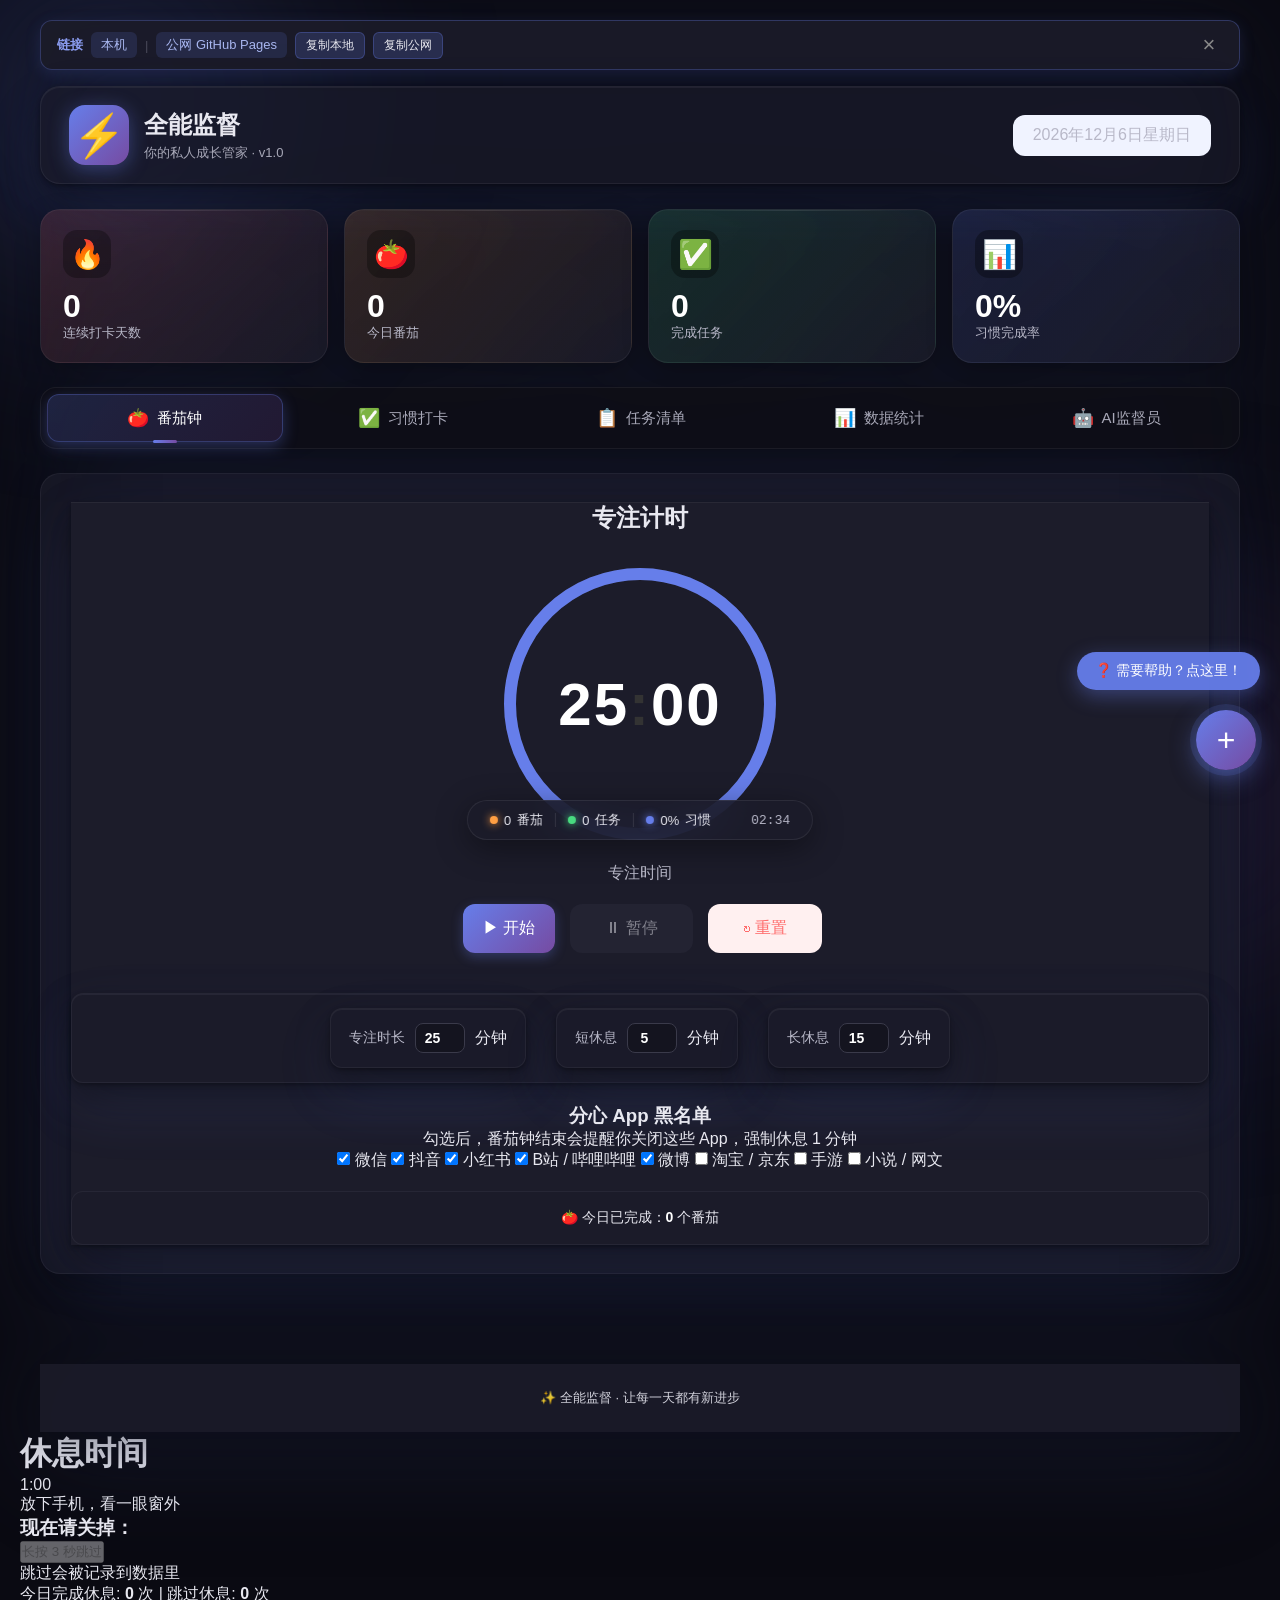
==== commit 1af8df87: "deploy app.html" ====
--- a/app.html
+++ b/app.html
@@ -140,6 +140,21 @@
                     </div>
                 </div>
 
+                <div class="distraction-settings">
+                    <h3>分心 App 黑名单</h3>
+                    <p class="distraction-hint">勾选后，番茄钟结束会提醒你关闭这些 App，强制休息 1 分钟</p>
+                    <div class="distraction-list" id="distractionList">
+                        <label class="distraction-item"><input type="checkbox" value="wechat" checked> 微信</label>
+                        <label class="distraction-item"><input type="checkbox" value="douyin" checked> 抖音</label>
+                        <label class="distraction-item"><input type="checkbox" value="xiaohongshu" checked> 小红书</label>
+                        <label class="distraction-item"><input type="checkbox" value="bilibili" checked> B站 / 哔哩哔哩</label>
+                        <label class="distraction-item"><input type="checkbox" value="weibo" checked> 微博</label>
+                        <label class="distraction-item"><input type="checkbox" value="taobao"> 淘宝 / 京东</label>
+                        <label class="distraction-item"><input type="checkbox" value="game"> 手游</label>
+                        <label class="distraction-item"><input type="checkbox" value="novel"> 小说 / 网文</label>
+                    </div>
+                </div>
+
                 <div class="pomodoro-info">
                     <p>🍅 今日已完成：<strong><span id="completedPomodoros">0</span></strong> 个番茄</p>
                 </div>
@@ -436,5 +451,34 @@
             </div>
         </div>
     </div>
+
+    <!-- 强制休息浮层（番茄钟结束后出现） -->
+    <div class="forced-break" id="forcedBreak">
+        <div class="forced-break-content">
+            <div class="breathing-orb" id="breathingOrb"></div>
+            <h1 class="forced-break-title" id="breakTitle">休息时间</h1>
+            <div class="forced-break-countdown" id="breakCountdown">1:00</div>
+            <p class="forced-break-subtitle" id="breakSubtitle">放下手机，看一眼窗外</p>
+
+            <div class="break-todo" id="breakTodo">
+                <h3>现在请关掉：</h3>
+                <ul class="break-todo-list" id="breakTodoList"></ul>
+            </div>
+
+            <div class="break-skip-zone">
+                <button class="break-skip-btn" id="breakSkipBtn" disabled>
+                    <span class="break-skip-text">长按 3 秒跳过</span>
+                    <span class="break-skip-progress"></span>
+                </button>
+                <p class="break-skip-hint" id="breakSkipHint">跳过会被记录到数据里</p>
+            </div>
+
+            <div class="break-stats" id="breakStats">
+                <span>今日完成休息: <strong id="breakTaken">0</strong> 次</span>
+                <span class="break-stat-divider">|</span>
+                <span>跳过休息: <strong id="breakSkipped">0</strong> 次</span>
+            </div>
+        </div>
+    </div>
 </body>
 </html>
--- a/dark.css
+++ b/dark.css
@@ -737,6 +737,271 @@
     bottom: 220px !important;
 }
 
+/* ============================================
+   新增图表样式（柱状图、环形图）
+   ============================================ */
+.bar-svg {
+    width: 100% !important;
+    height: 140px !important;
+    display: block;
+}
+
+.bar-svg rect {
+    transition: opacity 0.2s;
+}
+.bar-svg rect:hover {
+    opacity: 1 !important;
+}
+
+.donut-wrap {
+    display: flex !important;
+    align-items: center !important;
+    gap: 20px !important;
+    flex-wrap: wrap;
+}
+
+.donut-svg {
+    width: 160px !important;
+    height: 160px !important;
+    flex-shrink: 0;
+}
+
+.donut-legend {
+    flex: 1 !important;
+    min-width: 200px;
+}
+
+.legend-item {
+    display: flex !important;
+    align-items: center !important;
+    gap: 12px !important;
+    margin-bottom: 12px !important;
+}
+
+.legend-bar {
+    flex: 1 !important;
+    height: 8px !important;
+    background: rgba(255, 255, 255, 0.06) !important;
+    border-radius: 4px !important;
+    overflow: hidden;
+    min-width: 100px;
+}
+
+.legend-fill {
+    height: 100%;
+    border-radius: 4px;
+    transition: width 0.6s ease;
+}
+
+.legend-text {
+    display: flex !important;
+    flex-direction: column !important;
+    min-width: 70px;
+}
+
+.legend-label {
+    font-size: 13px !important;
+    font-weight: 600;
+}
+
+.legend-value {
+    font-size: 11px !important;
+    color: #888 !important;
+}
+
+/* ============================================
+   移动端适配
+   ============================================ */
+
+/* 平板及以下 */
+@media (max-width: 768px) {
+    .container {
+        padding: 10px !important;
+    }
+
+    .header {
+        padding: 14px 18px !important;
+    }
+
+    .header h1 {
+        font-size: 22px !important;
+    }
+
+    /* 顶部 stat-card 改成 2 列 */
+    .stat-card {
+        padding: 14px !important;
+    }
+    .stat-card .stat-value {
+        font-size: 22px !important;
+    }
+    .stat-card .stat-label {
+        font-size: 11px !important;
+    }
+
+    /* tabs 缩小 */
+    .tab-btn {
+        padding: 10px 8px !important;
+        font-size: 13px !important;
+    }
+    .tab-text {
+        font-size: 13px !important;
+    }
+
+    /* 链接条：紧凑模式 */
+    .link-bar {
+        padding: 6px 10px !important;
+        font-size: 11px !important;
+        flex-wrap: wrap;
+        gap: 4px !important;
+    }
+    .link-bar-link, .link-bar-copy {
+        font-size: 11px !important;
+        padding: 3px 8px !important;
+    }
+    .link-bar-label {
+        display: none;
+    }
+    .link-bar-sep {
+        display: none;
+    }
+
+    /* tab 内容卡片内边距 */
+    .tab-content, .ai-container, .pomodoro-container, .chart-container {
+        padding: 16px !important;
+    }
+
+    /* 输入框更大 */
+    input[type="text"], input[type="number"], input[type="date"] {
+        font-size: 16px !important;
+        padding: 12px 14px !important;
+    }
+
+    /* 按钮更大更好按 */
+    .btn {
+        padding: 12px 18px !important;
+        font-size: 14px !important;
+        min-height: 44px !important;
+    }
+
+    /* FAB 调整位置（避开 iPhone 底部 home indicator） */
+    .fab {
+        bottom: 90px !important;
+        right: 16px !important;
+        width: 56px !important;
+        height: 56px !important;
+    }
+
+    /* 状态条 */
+    .status-bar {
+        bottom: 16px !important;
+        padding: 8px 14px !important;
+        font-size: 12px !important;
+    }
+
+    /* 帮助按钮：往上挪避开状态条 */
+    .help-btn {
+        bottom: 75px !important;
+        right: 16px !important;
+        padding: 8px 14px !important;
+        font-size: 12px !important;
+    }
+
+    /* 鼓励卡片 */
+    .encouragement {
+        padding: 18px !important;
+    }
+
+    /* 习惯/任务项 padding */
+    .habit-item, .todo-item {
+        padding: 12px 14px !important;
+    }
+
+    /* 番茄钟数字 */
+    #timerDisplay {
+        font-size: 80px !important;
+    }
+}
+
+/* 手机端 */
+@media (max-width: 480px) {
+    .header h1 {
+        font-size: 18px !important;
+    }
+    .logo {
+        font-size: 16px !important;
+    }
+
+    /* stat-card 改成单列 */
+    .stat-grid {
+        grid-template-columns: 1fr !important;
+    }
+
+    /* tabs: 4 列变成 5 列横向滚动 */
+    .tabs {
+        overflow-x: auto !important;
+        flex-wrap: nowrap !important;
+    }
+    .tab-btn {
+        flex-shrink: 0;
+    }
+
+    /* 番茄钟数字更小 */
+    #timerDisplay {
+        font-size: 64px !important;
+    }
+
+    /* 习惯输入框垂直堆叠 */
+    .habit-input {
+        flex-direction: column !important;
+        align-items: stretch !important;
+    }
+    .habit-input input, .habit-input button {
+        width: 100% !important;
+        margin-bottom: 8px !important;
+    }
+
+    /* 环形图：垂直堆叠 */
+    .donut-wrap {
+        flex-direction: column !important;
+        align-items: stretch !important;
+    }
+    .donut-svg {
+        margin: 0 auto !important;
+    }
+    .donut-legend {
+        width: 100% !important;
+    }
+
+    /* 状态条：简化 */
+    .status-time {
+        display: none;
+    }
+    .status-divider:nth-of-type(3) {
+        display: none;
+    }
+}
+
+/* 横屏手机 */
+@media (max-height: 500px) and (orientation: landscape) {
+    .status-bar {
+        bottom: 8px !important;
+        padding: 4px 12px !important;
+    }
+    .fab {
+        bottom: 70px !important;
+    }
+    #timerDisplay {
+        font-size: 56px !important;
+    }
+}
+
+/* 触摸设备：去除 hover 效果（避免移动端 hover 卡住） */
+@media (hover: none) {
+    .fab:hover, .btn:hover, .tab-btn:hover {
+        transform: none !important;
+    }
+}
+
 /* ============ 顶部链接条 ============ */
 .link-bar {
     display: flex;
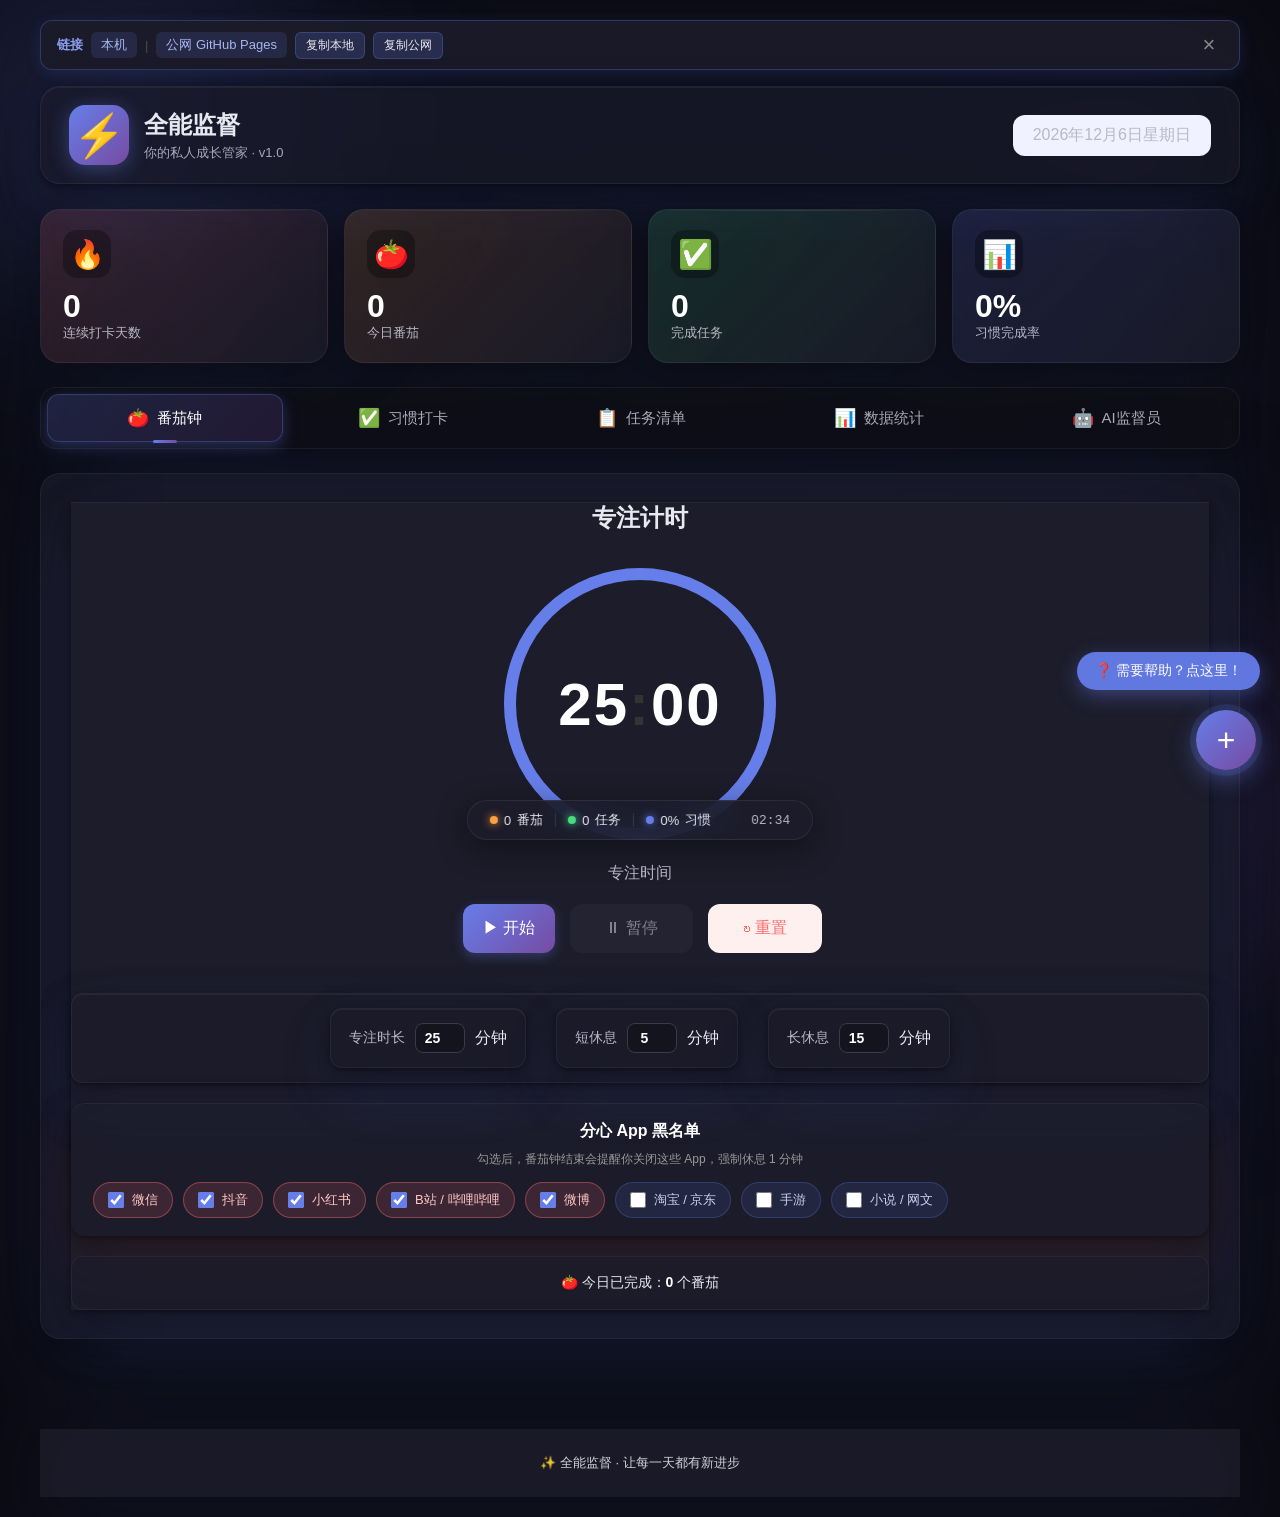
==== commit 2f343141: "deploy app.html" ====
--- a/app.html
+++ b/app.html
@@ -407,10 +407,22 @@
     <div class="help-overlay" id="helpOverlay">
         <div class="help-modal">
             <button class="help-close" id="helpClose">×</button>
-            <h2>📖 使用手册</h2>
-
-            <div class="help-section">
-                <h3>⌨️ 键盘快捷键</h3>
+            <h2>使用手册</h2>
+
+            <div class="help-section">
+                <h3>5 分钟上手</h3>
+                <p><strong>第一次用？按这个顺序：</strong></p>
+                <ol class="help-steps">
+                    <li>切到"习惯打卡"标签 → 加 1-3 个你想养成的习惯（比如"早睡"、"读书 30 分钟"）</li>
+                    <li>切到"任务清单"标签 → 加 1-3 个今天要完成的事</li>
+                    <li>切到"番茄钟"标签 → 点"开始"专注 25 分钟</li>
+                    <li>25 分钟后会自动播放提示音 + 强制休息 1 分钟</li>
+                    <li>每天睡前看一眼"数据统计"看自己进步</li>
+                </ol>
+            </div>
+
+            <div class="help-section">
+                <h3>键盘快捷键</h3>
                 <div class="help-keys">
                     <div class="help-key"><kbd>1</kbd> 番茄钟</div>
                     <div class="help-key"><kbd>2</kbd> 习惯打卡</div>
@@ -422,32 +434,91 @@
             </div>
 
             <div class="help-section">
-                <h3>🍅 番茄钟</h3>
-                <p>25 分钟专注 + 5 分钟休息，每 4 个番茄长休息一次。结束后会播放柔和提示音 + 温柔语音播报。</p>
-            </div>
-
-            <div class="help-section">
-                <h3>🌱 习惯打卡</h3>
-                <p>每天勾选完成你的习惯。连续打卡会显示"🔥 N 天"，坚持 21 天就能养成好习惯。</p>
-            </div>
-
-            <div class="help-section">
-                <h3>📋 任务清单</h3>
-                <p>添加任务，可设截止日期和优先级。点 🔥 切换优先级，✅ 标记完成。</p>
-            </div>
-
-            <div class="help-section">
-                <h3>🤖 AI 监督员"小监"</h3>
-                <p>想聊随时说，比如：<br>
-                · "我累了" / "焦虑" → 共情 + 小技巧<br>
-                · "今天表现如何" → 详细战报<br>
-                · "鼓励我一下" → 温柔鼓励<br>
-                · "提醒我" / "今天做了什么" → 实用建议</p>
-            </div>
-
-            <div class="help-section">
-                <h3>💾 数据安全</h3>
-                <p>所有数据存在你浏览器本地，<strong>记得在"数据统计"里定期导出备份</strong>。</p>
+                <h3>番茄钟</h3>
+                <p><strong>25 分钟专注 + 5 分钟休息</strong>，每完成 4 个番茄长休息一次（默认 15 分钟）。</p>
+                <p>专注时长可在"番茄钟"标签里改（1-120 分钟），测试时改 1 分钟最快看到效果。</p>
+                <p><strong>结束后会发生什么：</strong></p>
+                <ul>
+                    <li>播放 5 音琶音提示音</li>
+                    <li>温柔中文语音播报（"做完一个番茄钟啦..."）</li>
+                    <li>弹出<strong>全屏强制休息 1 分钟</strong>（避免你立刻刷手机）</li>
+                    <li>系统推送通知（需授权）</li>
+                    <li>完成后自动开始短/长休息</li>
+                </ul>
+                <p><strong>想跳过休息？</strong>长按"长按 3 秒跳过"按钮 3 秒。但会被记录到数据里。</p>
+            </div>
+
+            <div class="help-section">
+                <h3>分心 App 黑名单</h3>
+                <p>在番茄钟标签里勾选你最常分心的 App（微信/抖音/B站/小红书等）。番茄钟结束时，全屏界面会提醒你关掉这些 App，强制休息 1 分钟。</p>
+                <p><strong>注意：</strong>浏览器不能真的关闭你的微信/抖音，但能强制全屏让你没法切走。</p>
+            </div>
+
+            <div class="help-section">
+                <h3>习惯打卡</h3>
+                <p>添加你想养成的习惯，每天完成后打勾。连续打卡天数会自动统计，连续 21 天基本就能养成。</p>
+                <p><strong>小技巧：</strong>把大目标拆小。"每天读书 1 页"比"每天读书 1 小时"更容易坚持。</p>
+            </div>
+
+            <div class="help-section">
+                <h3>任务清单</h3>
+                <p>添加今天的任务，可设截止日期（默认今天）。完成后打勾，会自动归档。</p>
+                <p>点 🔥 切换优先级（高/中/低），不同颜色显示。</p>
+                <p><strong>小技巧：</strong>每天不超过 5 个任务，做不完很正常，做完 3 个已经很棒。</p>
+            </div>
+
+            <div class="help-section">
+                <h3>数据统计</h3>
+                <p><strong>4 个图表：</strong></p>
+                <ul>
+                    <li><strong>7 天折线图</strong>：番茄钟完成趋势</li>
+                    <li><strong>30 天柱状图</strong>：长期自律节奏</li>
+                    <li><strong>今日环图</strong>：番茄/任务/习惯 完成度（综合百分比）</li>
+                    <li><strong>7 天热力图</strong>：习惯完成频率（颜色越深 = 越坚持）</li>
+                </ul>
+                <p><strong>数据全在你浏览器本地</strong>，不会上传。定期在"数据导出"按钮备份。</p>
+            </div>
+
+            <div class="help-section">
+                <h3>AI 监督员"小监"</h3>
+                <p>在 AI 监督员标签跟"小监"聊天。它懂 26 种场景：</p>
+                <ul>
+                    <li>情绪类：累、焦虑、难过、失眠、压力</li>
+                    <li>行动类：拖延、摸鱼、刷手机、起不来</li>
+                    <li>关系类：家人、朋友、分手、比较</li>
+                    <li>反馈类：完成了、失败了、求鼓励、迷茫</li>
+                </ul>
+                <p><strong>试试说：</strong>"我累了"、"鼓励我一下"、"今天表现如何"、"我刷了一天抖音"、"我失败了"、"我不知道做什么"</p>
+                <p>它会记住最近 5 轮对话，偶尔会引用你之前说的。</p>
+            </div>
+
+            <div class="help-section">
+                <h3>添加到手机桌面（PWA）</h3>
+                <p><strong>iPhone Safari：</strong>点底部分享按钮 → "添加到主屏幕" → 名字默认即可 → 添加</p>
+                <p><strong>Android Chrome：</strong>右上角菜单 → "添加到主屏幕" / "安装应用"</p>
+                <p><strong>电脑 Chrome：</strong>地址栏右侧会出现"安装"按钮</p>
+                <p>添加后桌面会出现"全能监督"图标，点开像原生 App 一样，<strong>支持离线使用</strong>。</p>
+            </div>
+
+            <div class="help-section">
+                <h3>推荐工作流</h3>
+                <p><strong>典型一天：</strong></p>
+                <ol class="help-steps">
+                    <li>起床 → 看一眼"今日战报"了解状态</li>
+                    <li>加 3-5 个今天要做的任务（最重要的事放第 1 个）</li>
+                    <li>挑最难的任务 → 番茄钟 25 分钟</li>
+                    <li>强制休息 1 分钟（看看窗外、喝口水）</li>
+                    <li>再来 1 个番茄，做第二个任务</li>
+                    <li>4 个番茄后 → 长休息 15 分钟（务必离开屏幕）</li>
+                    <li>睡前：勾选完成今天的习惯、回顾数据</li>
+                </ol>
+                <p><strong>心情不好时：</strong>直接找"小监"聊。说"我累了"或"我焦虑"就行。</p>
+            </div>
+
+            <div class="help-section">
+                <h3>数据安全</h3>
+                <p>所有数据存在你浏览器本地（localStorage），<strong>不会上传任何服务器</strong>。</p>
+                <p><strong>建议：</strong>每周在"数据统计"标签里点"导出数据"备份一次。万一清缓存也能恢复。</p>
             </div>
         </div>
     </div>
--- a/dark.css
+++ b/dark.css
@@ -898,12 +898,19 @@
         font-size: 12px !important;
     }
 
-    /* 帮助按钮：往上挪避开状态条 */
+    /* 帮助按钮：挪到左下角，避开 FAB */
     .help-btn {
-        bottom: 75px !important;
-        right: 16px !important;
-        padding: 8px 14px !important;
+        bottom: 18px !important;
+        left: 16px !important;
+        right: auto !important;
+        padding: 10px 14px !important;
         font-size: 12px !important;
+        max-width: 140px !important;
+    }
+
+    /* body 底部加 padding，避免被状态条/FAB/帮助按钮挡住内容 */
+    body {
+        padding-bottom: 80px !important;
     }
 
     /* 鼓励卡片 */
@@ -999,6 +1006,312 @@
 @media (hover: none) {
     .fab:hover, .btn:hover, .tab-btn:hover {
         transform: none !important;
+    }
+}
+
+/* ============================================
+   分心 App 黑名单 UI
+   ============================================ */
+.distraction-settings {
+    background: rgba(28, 28, 42, 0.6) !important;
+    border-radius: 14px !important;
+    padding: 18px 22px !important;
+    margin: 18px 0 !important;
+    box-shadow:
+        0 1px 0 rgba(255, 255, 255, 0.05) inset,
+        0 2px 4px rgba(0, 0, 0, 0.3),
+        0 12px 32px rgba(0, 0, 0, 0.4),
+        0 24px 60px rgba(255, 107, 107, 0.1) !important;
+}
+
+.distraction-settings h3 {
+    margin: 0 0 8px !important;
+    color: #fff !important;
+    font-size: 16px !important;
+}
+
+.distraction-hint {
+    color: #999 !important;
+    font-size: 12px !important;
+    margin: 0 0 14px !important;
+    line-height: 1.5 !important;
+}
+
+.distraction-list {
+    display: flex !important;
+    flex-wrap: wrap !important;
+    gap: 10px !important;
+}
+
+.distraction-item {
+    display: inline-flex !important;
+    align-items: center !important;
+    gap: 8px !important;
+    background: rgba(102, 126, 234, 0.12) !important;
+    border: 1px solid rgba(102, 126, 234, 0.25) !important;
+    padding: 8px 14px !important;
+    border-radius: 20px !important;
+    cursor: pointer !important;
+    color: #c8d0f0 !important;
+    font-size: 13px !important;
+    transition: all 0.2s !important;
+    user-select: none !important;
+}
+
+.distraction-item:hover {
+    background: rgba(102, 126, 234, 0.2) !important;
+    border-color: rgba(102, 126, 234, 0.4) !important;
+    transform: translateY(-1px) !important;
+}
+
+.distraction-item input {
+    width: 16px !important;
+    height: 16px !important;
+    cursor: pointer !important;
+    accent-color: #667eea !important;
+}
+
+.distraction-item:has(input:checked) {
+    background: rgba(255, 107, 107, 0.15) !important;
+    border-color: rgba(255, 107, 107, 0.4) !important;
+    color: #ffc8c8 !important;
+}
+
+/* ============================================
+   强制休息全屏浮层
+   ============================================ */
+.forced-break {
+    position: fixed !important;
+    top: 0;
+    left: 0;
+    right: 0;
+    bottom: 0;
+    background: radial-gradient(ellipse at center, #1a1a2e 0%, #0a0a14 100%) !important;
+    background-color: #0a0a14 !important;
+    z-index: 99999 !important;
+    display: none !important;
+    align-items: center !important;
+    justify-content: center !important;
+    overflow-y: auto !important;
+    -webkit-overflow-scrolling: touch;
+}
+
+.forced-break.active {
+    display: flex !important;
+    animation: forcedBreakFadeIn 0.6s ease-out;
+}
+
+@keyframes forcedBreakFadeIn {
+    from { opacity: 0; backdrop-filter: blur(0); }
+    to { opacity: 1; backdrop-filter: blur(20px); }
+}
+
+.forced-break-content {
+    text-align: center !important;
+    padding: 30px 24px !important;
+    max-width: 480px !important;
+    width: 100% !important;
+    color: #fff;
+    animation: forcedBreakSlide 0.7s ease-out;
+}
+
+@keyframes forcedBreakSlide {
+    from { transform: translateY(20px); opacity: 0; }
+    to { transform: translateY(0); opacity: 1; }
+}
+
+.breathing-orb {
+    width: 120px !important;
+    height: 120px !important;
+    border-radius: 50% !important;
+    margin: 0 auto 30px !important;
+    background: radial-gradient(circle, rgba(102, 126, 234, 0.8) 0%, rgba(118, 75, 162, 0.4) 60%, transparent 100%) !important;
+    box-shadow:
+        0 0 60px rgba(102, 126, 234, 0.6),
+        0 0 120px rgba(118, 75, 162, 0.3),
+        inset 0 0 40px rgba(255, 255, 255, 0.1) !important;
+    animation: orbBreathe 8s ease-in-out infinite;
+}
+
+@keyframes orbBreathe {
+    0%, 100% {
+        transform: scale(1);
+        box-shadow:
+            0 0 60px rgba(102, 126, 234, 0.6),
+            0 0 120px rgba(118, 75, 162, 0.3),
+            inset 0 0 40px rgba(255, 255, 255, 0.1);
+    }
+    50% {
+        transform: scale(1.25);
+        box-shadow:
+            0 0 90px rgba(102, 126, 234, 0.8),
+            0 0 180px rgba(118, 75, 162, 0.5),
+            inset 0 0 60px rgba(255, 255, 255, 0.2);
+    }
+}
+
+.forced-break-title {
+    font-size: 38px !important;
+    font-weight: 700 !important;
+    margin: 0 0 16px !important;
+    background: linear-gradient(135deg, #ff6b6b, #667eea, #48db80) !important;
+    -webkit-background-clip: text !important;
+    -webkit-text-fill-color: transparent !important;
+    background-clip: text !important;
+    letter-spacing: 4px !important;
+}
+
+.forced-break-countdown {
+    font-size: 96px !important;
+    font-weight: 700 !important;
+    margin: 20px 0 24px !important;
+    font-variant-numeric: tabular-nums !important;
+    color: #fff !important;
+    text-shadow: 0 0 30px rgba(102, 126, 234, 0.5) !important;
+    transition: color 0.3s;
+}
+
+.forced-break-countdown.countdown-final {
+    color: #ff9f43 !important;
+    animation: countdownPulse 1s ease-in-out infinite;
+}
+
+@keyframes countdownPulse {
+    0%, 100% { transform: scale(1); }
+    50% { transform: scale(1.08); }
+}
+
+.forced-break-subtitle {
+    font-size: 16px !important;
+    color: #a8b6f0 !important;
+    margin: 0 0 28px !important;
+    line-height: 1.6 !important;
+}
+
+.break-todo {
+    background: rgba(255, 107, 107, 0.08) !important;
+    border: 1px solid rgba(255, 107, 107, 0.2) !important;
+    border-radius: 12px !important;
+    padding: 18px 22px !important;
+    margin: 24px 0 !important;
+    text-align: left !important;
+}
+
+.break-todo h3 {
+    margin: 0 0 12px !important;
+    font-size: 14px !important;
+    color: #ffc8c8 !important;
+    font-weight: 600 !important;
+}
+
+.break-todo-list {
+    list-style: none !important;
+    padding: 0 !important;
+    margin: 0 !important;
+    display: grid !important;
+    grid-template-columns: repeat(2, 1fr) !important;
+    gap: 8px 16px !important;
+}
+
+.break-todo-list li {
+    color: #fff !important;
+    font-size: 14px !important;
+    display: flex !important;
+    align-items: center !important;
+    gap: 8px !important;
+}
+
+.app-bullet {
+    width: 6px !important;
+    height: 6px !important;
+    border-radius: 50% !important;
+    background: #ff6b6b !important;
+    box-shadow: 0 0 8px #ff6b6b !important;
+}
+
+.break-skip-zone {
+    margin-top: 32px !important;
+    padding-top: 24px !important;
+    border-top: 1px solid rgba(255, 255, 255, 0.08) !important;
+}
+
+.break-skip-btn {
+    position: relative !important;
+    overflow: hidden !important;
+    background: rgba(255, 255, 255, 0.05) !important;
+    border: 1px solid rgba(255, 255, 255, 0.1) !important;
+    color: #888 !important;
+    padding: 14px 28px !important;
+    border-radius: 28px !important;
+    font-size: 14px !important;
+    cursor: pointer !important;
+    transition: all 0.2s !important;
+    -webkit-tap-highlight-color: transparent !important;
+    user-select: none !important;
+}
+
+.break-skip-btn:disabled {
+    cursor: not-allowed !important;
+}
+
+.break-skip-progress {
+    position: absolute !important;
+    top: 0;
+    left: 0;
+    bottom: 0;
+    width: 0% !important;
+    background: linear-gradient(90deg, rgba(255, 107, 107, 0.2), rgba(255, 107, 107, 0.4)) !important;
+    transition: width 0.3s !important;
+    z-index: 0 !important;
+}
+
+.break-skip-text {
+    position: relative !important;
+    z-index: 1 !important;
+}
+
+.break-skip-hint {
+    font-size: 12px !important;
+    color: #666 !important;
+    margin: 10px 0 0 !important;
+}
+
+.break-stats {
+    margin-top: 24px !important;
+    display: flex !important;
+    justify-content: center !important;
+    gap: 12px !important;
+    font-size: 13px !important;
+    color: #888 !important;
+}
+
+.break-stats strong {
+    color: #fff !important;
+    font-weight: 600 !important;
+}
+
+.break-stat-divider {
+    color: rgba(255, 255, 255, 0.2) !important;
+}
+
+/* 移动端适配 */
+@media (max-width: 480px) {
+    .forced-break-title {
+        font-size: 28px !important;
+        letter-spacing: 2px !important;
+    }
+    .forced-break-countdown {
+        font-size: 72px !important;
+    }
+    .break-todo-list {
+        grid-template-columns: 1fr !important;
+    }
+    .breathing-orb {
+        width: 90px !important;
+        height: 90px !important;
+    }
+    .forced-break-content {
+        padding: 20px 16px !important;
     }
 }
 
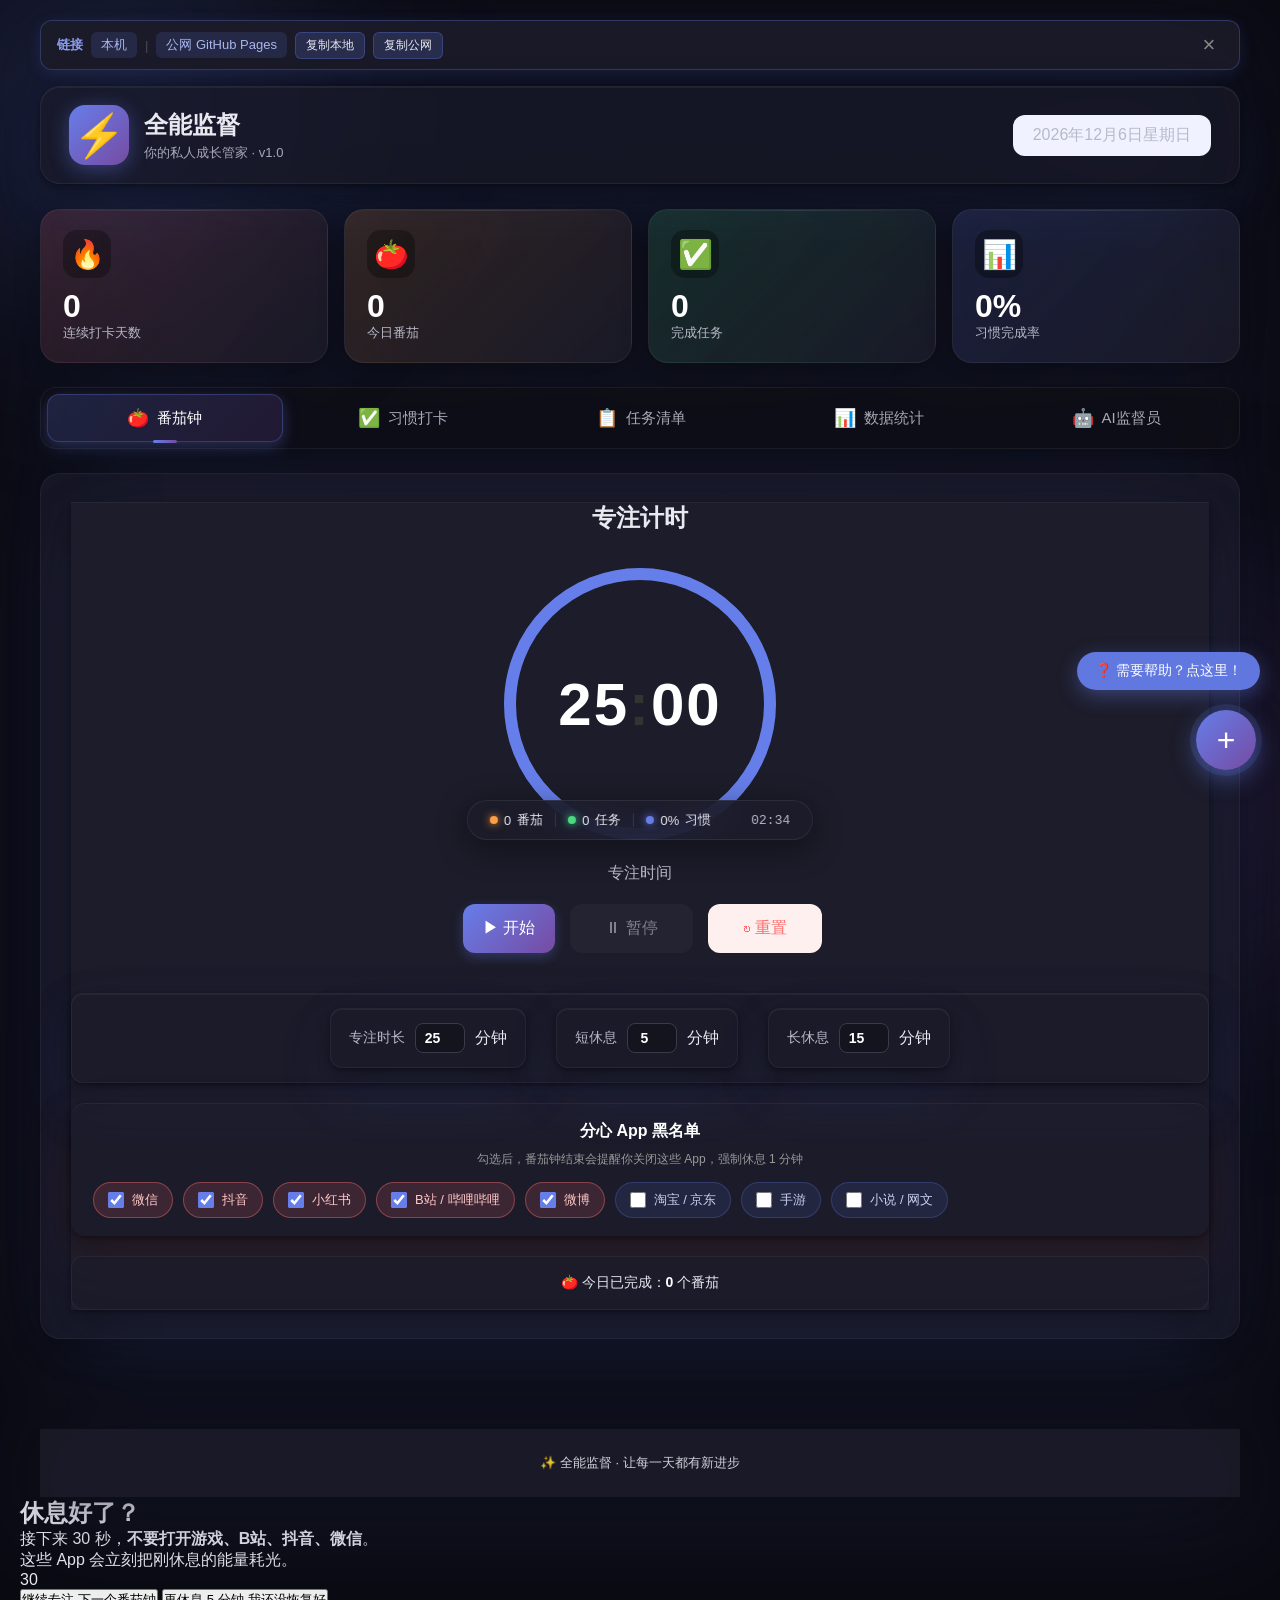
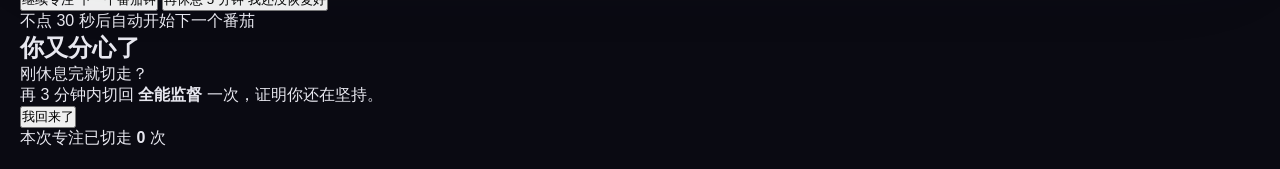
==== commit c7d1a012: "deploy: app.html" ====
--- a/app.html
+++ b/app.html
@@ -287,24 +287,26 @@
                     </div>
                 </div>
 
-                <div class="chart-container">
-                    <h3>近 7 天番茄钟趋势</h3>
-                    <div class="line-chart" id="lineChart"></div>
-                </div>
-
-                <div class="chart-container">
-                    <h3>近 30 天番茄钟总览</h3>
-                    <div class="bar-chart" id="barChart"></div>
-                </div>
-
-                <div class="chart-container">
-                    <h3>今日完成进度</h3>
-                    <div class="donut-chart" id="donutChart"></div>
-                </div>
-
-                <div class="chart-container">
-                    <h3>近 7 天习惯热力图</h3>
-                    <div class="heatmap" id="heatmap"></div>
+                <div class="charts-grid">
+                    <div class="chart-container">
+                        <h3>近 7 天番茄钟趋势</h3>
+                        <div class="line-chart" id="lineChart"></div>
+                    </div>
+
+                    <div class="chart-container">
+                        <h3>近 30 天番茄钟总览</h3>
+                        <div class="bar-chart" id="barChart"></div>
+                    </div>
+
+                    <div class="chart-container">
+                        <h3>今日完成进度</h3>
+                        <div class="donut-chart" id="donutChart"></div>
+                    </div>
+
+                    <div class="chart-container">
+                        <h3>近 7 天习惯热力图</h3>
+                        <div class="heatmap" id="heatmap"></div>
+                    </div>
                 </div>
 
                 <div class="encouragement">
@@ -551,5 +553,39 @@
             </div>
         </div>
     </div>
+
+    <!-- 休息后冷静期（避免立刻切走） -->
+    <div class="post-break" id="postBreak">
+        <div class="post-break-content">
+            <h2 class="post-break-title">休息好了？</h2>
+            <p class="post-break-warn">接下来 30 秒，<strong>不要打开游戏、B站、抖音、微信</strong>。</p>
+            <p class="post-break-warn2">这些 App 会立刻把刚休息的能量耗光。</p>
+            <div class="post-break-countdown" id="postBreakCountdown">30</div>
+            <div class="post-break-actions">
+                <button class="post-break-btn post-break-btn-primary" id="postBreakContinue">
+                    继续专注
+                    <span class="post-break-btn-hint">下一个番茄钟</span>
+                </button>
+                <button class="post-break-btn post-break-btn-secondary" id="postBreakRest">
+                    再休息 5 分钟
+                    <span class="post-break-btn-hint">我还没恢复好</span>
+                </button>
+            </div>
+            <p class="post-break-auto-hint" id="postBreakAutoHint">不点 30 秒后自动开始下一个番茄</p>
+        </div>
+    </div>
+
+    <!-- 切走检测警告 -->
+    <div class="tab-warning" id="tabWarning">
+        <div class="tab-warning-content">
+            <h2 class="tab-warning-title">你又分心了</h2>
+            <p class="tab-warning-text" id="tabWarningText">刚休息完就切走？</p>
+            <p class="tab-warning-hint">再 3 分钟内切回 <strong>全能监督</strong> 一次，证明你还在坚持。</p>
+            <button class="tab-warning-btn" id="tabWarningBtn">我回来了</button>
+            <div class="tab-warning-stats" id="tabWarningStats">
+                本次专注已切走 <strong id="tabSwitchCount">0</strong> 次
+            </div>
+        </div>
+    </div>
 </body>
 </html>
--- a/dark.css
+++ b/dark.css
@@ -296,6 +296,26 @@
 .help-section p {
     color: #c0c0d0 !important;
 }
+.help-section ul, .help-section ol {
+    color: #c0c0d0 !important;
+    line-height: 1.7 !important;
+    padding-left: 22px !important;
+    margin: 8px 0 14px !important;
+}
+.help-section ul li, .help-section ol li {
+    margin-bottom: 6px !important;
+}
+.help-section ul li::marker {
+    color: #8a9cf0 !important;
+}
+.help-section ol li::marker {
+    color: #ff6b6b !important;
+    font-weight: 600 !important;
+}
+.help-section strong {
+    color: #fff !important;
+    font-weight: 600 !important;
+}
 .help-close {
     color: #a8a8b8 !important;
 }
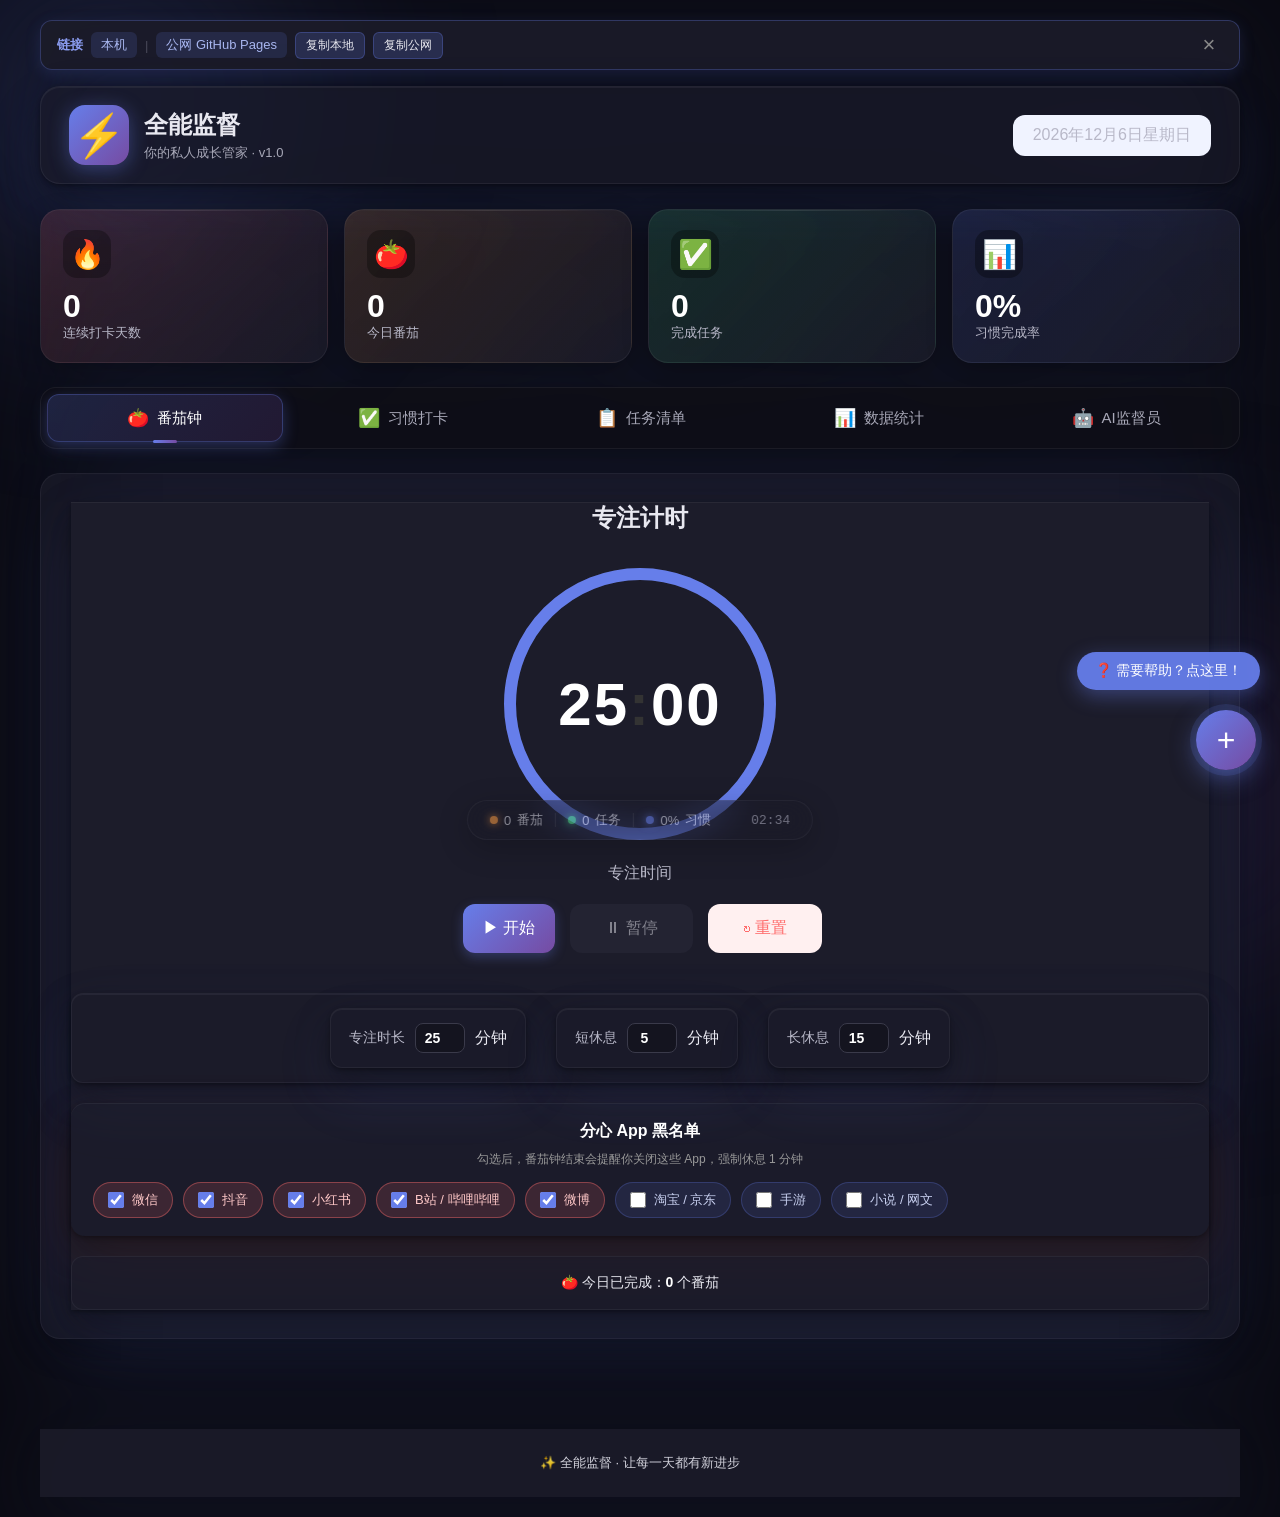
==== commit 24f6ed36: "deploy: app.html" ====
--- a/app.html
+++ b/app.html
@@ -451,6 +451,19 @@
             </div>
 
             <div class="help-section">
+                <h3>短休息 vs 长休息</h3>
+                <p><strong>短休息（默认 5 分钟）</strong>——每做完 1 个番茄钟后触发。用来起身倒水、伸个懒腰、看一眼窗外。<strong>不要碰手机</strong>，让眼睛和大脑短暂放空。</p>
+                <p><strong>长休息（默认 15 分钟）</strong>——每做完 4 个番茄钟后触发一次。必须离开屏幕，去走动、吃零食、跟同事聊两句、趴一会儿。<strong>这是大脑巩固专注成果的关键时段</strong>，省掉它等于白干。</p>
+                <p><strong>怎么触发：</strong></p>
+                <ul>
+                    <li><strong>自动触发：</strong>正常走完一个番茄钟 → 自动进入短休息；连续 4 个番茄钟 → 第四次结束后进入长休息（不看你中途有没有手动暂停过）</li>
+                    <li><strong>手动改时长：</strong>在"番茄钟"标签里改"短休息"和"长休息"输入框（短休息 1-30 分钟 / 长休息 1-60 分钟）</li>
+                    <li><strong>想立刻休息：</strong>直接点"⏸ 暂停"结束当前番茄，再点"↻ 重置"会回到当前模式；想强制进休息，可等当前番茄自然结束</li>
+                </ul>
+                <p><strong>怎么跳过：</strong>休息界面右下角"长按 3 秒跳过"按钮。但会记录到"今日休息数据"里——你跳过的越多，统计图越难看。</p>
+            </div>
+
+            <div class="help-section">
                 <h3>分心 App 黑名单</h3>
                 <p>在番茄钟标签里勾选你最常分心的 App（微信/抖音/B站/小红书等）。番茄钟结束时，全屏界面会提醒你关掉这些 App，强制休息 1 分钟。</p>
                 <p><strong>注意：</strong>浏览器不能真的关闭你的微信/抖音，但能强制全屏让你没法切走。</p>
--- a/style.css
+++ b/style.css
@@ -830,24 +830,31 @@
     font-weight: 700;
 }
 
+.charts-grid {
+    display: grid;
+    grid-template-columns: 1fr 1fr;
+    gap: 14px;
+    margin-bottom: 18px;
+}
+
 .chart-container {
     background: #f9f9f9;
     border-radius: 16px;
-    padding: 25px;
-    margin-bottom: 25px;
+    padding: 14px 16px;
+    margin-bottom: 0;
 }
 
 .chart-container h3 {
-    font-size: 16px;
+    font-size: 14px;
     font-weight: 700;
     color: #333;
-    margin-bottom: 20px;
+    margin-bottom: 10px;
 }
 
 .heatmap {
     display: grid;
     grid-template-columns: repeat(7, 1fr);
-    gap: 8px;
+    gap: 6px;
 }
 
 .heatmap-cell {
@@ -912,15 +919,18 @@
     .overview {
         grid-template-columns: repeat(2, 1fr);
     }
-    
+    .charts-grid {
+        grid-template-columns: 1fr 1fr;
+    }
+
     .stats-grid {
         grid-template-columns: 1fr;
     }
-    
+
     .tab-text {
         display: none;
     }
-    
+
     .tab-btn {
         font-size: 24px;
         padding: 12px;
@@ -946,6 +956,10 @@
     .overview {
         grid-template-columns: repeat(2, 1fr);
         gap: 10px;
+    }
+
+    .charts-grid {
+        grid-template-columns: 1fr;
     }
     
     .stat-card {
--- a/dark.css
+++ b/dark.css
@@ -293,6 +293,10 @@
 .help-section h3 {
     color: #8a9cf0 !important;
 }
+
+.chart-container h3 {
+    color: #e8e8f0 !important;
+}
 .help-section p {
     color: #c0c0d0 !important;
 }
@@ -655,9 +659,9 @@
     bottom: 60px;
     left: 50%;
     transform: translateX(-50%);
-    background: rgba(28, 28, 42, 0.85);
-    backdrop-filter: blur(20px);
-    -webkit-backdrop-filter: blur(20px);
+    background: rgba(28, 28, 42, 0.7);
+    backdrop-filter: blur(16px);
+    -webkit-backdrop-filter: blur(16px);
     border: 1px solid rgba(255, 255, 255, 0.08);
     border-radius: 50px;
     padding: 10px 22px;
@@ -669,6 +673,13 @@
     font-size: 13px;
     color: #e8e8f0;
     max-width: calc(100% - 32px);
+    opacity: 0.55;
+    transition: opacity 0.3s, background 0.3s;
+}
+
+.status-bar:hover {
+    opacity: 1;
+    background: rgba(28, 28, 42, 0.95);
 }
 
 .status-item {
@@ -762,7 +773,7 @@
    ============================================ */
 .bar-svg {
     width: 100% !important;
-    height: 140px !important;
+    height: 70px !important;
     display: block;
 }
 
@@ -781,8 +792,8 @@
 }
 
 .donut-svg {
-    width: 160px !important;
-    height: 160px !important;
+    width: 110px !important;
+    height: 110px !important;
     flex-shrink: 0;
 }
 
@@ -990,7 +1001,7 @@
     /* 环形图：垂直堆叠 */
     .donut-wrap {
         flex-direction: column !important;
-        align-items: stretch !important;
+        align-items: center !important;
     }
     .donut-svg {
         margin: 0 auto !important;
@@ -1335,6 +1346,231 @@
     }
 }
 
+/* ============================================
+   休息后冷静期（30 秒）
+   ============================================ */
+.post-break {
+    position: fixed !important;
+    top: 0; left: 0; right: 0; bottom: 0;
+    background: rgba(10, 10, 20, 0.95) !important;
+    backdrop-filter: blur(20px) !important;
+    -webkit-backdrop-filter: blur(20px) !important;
+    z-index: 99998 !important;
+    display: none !important;
+    align-items: center !important;
+    justify-content: center !important;
+    padding: 20px !important;
+}
+
+.post-break.active {
+    display: flex !important;
+    animation: fadeIn 0.4s ease-out;
+}
+
+.post-break-content {
+    text-align: center !important;
+    max-width: 500px !important;
+    width: 100% !important;
+    background: linear-gradient(135deg, rgba(28, 28, 42, 0.9), rgba(20, 20, 35, 0.9)) !important;
+    border: 1px solid rgba(102, 126, 234, 0.3) !important;
+    border-radius: 20px !important;
+    padding: 36px 28px !important;
+    box-shadow:
+        0 1px 0 rgba(255, 255, 255, 0.05) inset,
+        0 10px 30px rgba(0, 0, 0, 0.5),
+        0 30px 80px rgba(102, 126, 234, 0.2) !important;
+}
+
+.post-break-title {
+    font-size: 32px !important;
+    font-weight: 700 !important;
+    margin: 0 0 16px !important;
+    color: #fff !important;
+    background: linear-gradient(135deg, #667eea, #48db80) !important;
+    -webkit-background-clip: text !important;
+    -webkit-text-fill-color: transparent !important;
+    background-clip: text !important;
+}
+
+.post-break-warn, .post-break-warn2 {
+    color: #c8d0f0 !important;
+    font-size: 15px !important;
+    line-height: 1.6 !important;
+    margin: 0 0 8px !important;
+}
+
+.post-break-warn strong {
+    color: #ff6b6b !important;
+    font-weight: 600 !important;
+}
+
+.post-break-countdown {
+    font-size: 72px !important;
+    font-weight: 700 !important;
+    color: #667eea !important;
+    margin: 24px 0 !important;
+    font-variant-numeric: tabular-nums !important;
+    text-shadow: 0 0 30px rgba(102, 126, 234, 0.5) !important;
+}
+
+.post-break-actions {
+    display: flex !important;
+    flex-direction: column !important;
+    gap: 12px !important;
+    margin: 20px 0 12px !important;
+}
+
+.post-break-btn {
+    display: flex !important;
+    flex-direction: column !important;
+    align-items: center !important;
+    justify-content: center !important;
+    padding: 16px 24px !important;
+    border-radius: 14px !important;
+    border: none !important;
+    cursor: pointer !important;
+    transition: all 0.2s !important;
+    font-weight: 600 !important;
+    -webkit-tap-highlight-color: transparent !important;
+}
+
+.post-break-btn-primary {
+    background: linear-gradient(135deg, #667eea, #764ba2) !important;
+    color: #fff !important;
+    font-size: 18px !important;
+    box-shadow: 0 8px 20px rgba(102, 126, 234, 0.4) !important;
+}
+.post-break-btn-primary:hover {
+    transform: translateY(-2px) !important;
+    box-shadow: 0 12px 28px rgba(102, 126, 234, 0.5) !important;
+}
+
+.post-break-btn-secondary {
+    background: rgba(255, 255, 255, 0.06) !important;
+    color: #c8d0f0 !important;
+    font-size: 16px !important;
+    border: 1px solid rgba(255, 255, 255, 0.1) !important;
+}
+.post-break-btn-secondary:hover {
+    background: rgba(255, 255, 255, 0.1) !important;
+    border-color: rgba(255, 255, 255, 0.2) !important;
+}
+
+.post-break-btn-hint {
+    font-size: 12px !important;
+    font-weight: 400 !important;
+    color: rgba(255, 255, 255, 0.6) !important;
+    margin-top: 4px !important;
+}
+
+.post-break-auto-hint {
+    color: #666 !important;
+    font-size: 12px !important;
+    margin: 16px 0 0 !important;
+}
+
+/* ============================================
+   切走检测警告
+   ============================================ */
+.tab-warning {
+    position: fixed !important;
+    top: 0; left: 0; right: 0; bottom: 0;
+    background: rgba(10, 10, 20, 0.92) !important;
+    backdrop-filter: blur(16px) !important;
+    -webkit-backdrop-filter: blur(16px) !important;
+    z-index: 99997 !important;
+    display: none !important;
+    align-items: center !important;
+    justify-content: center !important;
+    padding: 20px !important;
+}
+
+.tab-warning.active {
+    display: flex !important;
+    animation: fadeIn 0.3s ease-out;
+}
+
+.tab-warning-content {
+    text-align: center !important;
+    max-width: 400px !important;
+    width: 100% !important;
+    background: linear-gradient(135deg, rgba(40, 20, 30, 0.95), rgba(60, 20, 30, 0.95)) !important;
+    border: 1px solid rgba(255, 107, 107, 0.3) !important;
+    border-radius: 18px !important;
+    padding: 32px 24px !important;
+    box-shadow:
+        0 1px 0 rgba(255, 255, 255, 0.05) inset,
+        0 10px 30px rgba(0, 0, 0, 0.5),
+        0 30px 80px rgba(255, 107, 107, 0.25) !important;
+}
+
+.tab-warning-title {
+    font-size: 30px !important;
+    font-weight: 700 !important;
+    color: #ff6b6b !important;
+    margin: 0 0 14px !important;
+}
+
+.tab-warning-text {
+    color: #fff !important;
+    font-size: 16px !important;
+    margin: 0 0 12px !important;
+    line-height: 1.5 !important;
+}
+
+.tab-warning-hint {
+    color: #c8a8a8 !important;
+    font-size: 13px !important;
+    margin: 0 0 24px !important;
+    line-height: 1.5 !important;
+}
+
+.tab-warning-hint strong {
+    color: #ff6b6b !important;
+    font-weight: 600 !important;
+}
+
+.tab-warning-btn {
+    background: linear-gradient(135deg, #ff6b6b, #ee5a5a) !important;
+    color: #fff !important;
+    border: none !important;
+    padding: 14px 36px !important;
+    border-radius: 24px !important;
+    font-size: 16px !important;
+    font-weight: 600 !important;
+    cursor: pointer !important;
+    box-shadow: 0 8px 20px rgba(255, 107, 107, 0.4) !important;
+    transition: all 0.2s !important;
+    -webkit-tap-highlight-color: transparent !important;
+}
+
+.tab-warning-btn:hover {
+    transform: translateY(-2px) !important;
+    box-shadow: 0 12px 28px rgba(255, 107, 107, 0.5) !important;
+}
+
+.tab-warning-btn:active {
+    transform: translateY(0) !important;
+}
+
+.tab-warning-stats {
+    margin-top: 24px !important;
+    color: #888 !important;
+    font-size: 13px !important;
+    padding-top: 20px !important;
+    border-top: 1px solid rgba(255, 255, 255, 0.1) !important;
+}
+
+.tab-warning-stats strong {
+    color: #ff6b6b !important;
+    font-weight: 700 !important;
+}
+
+@keyframes fadeIn {
+    from { opacity: 0; }
+    to { opacity: 1; }
+}
+
 /* ============ 顶部链接条 ============ */
 .link-bar {
     display: flex;
